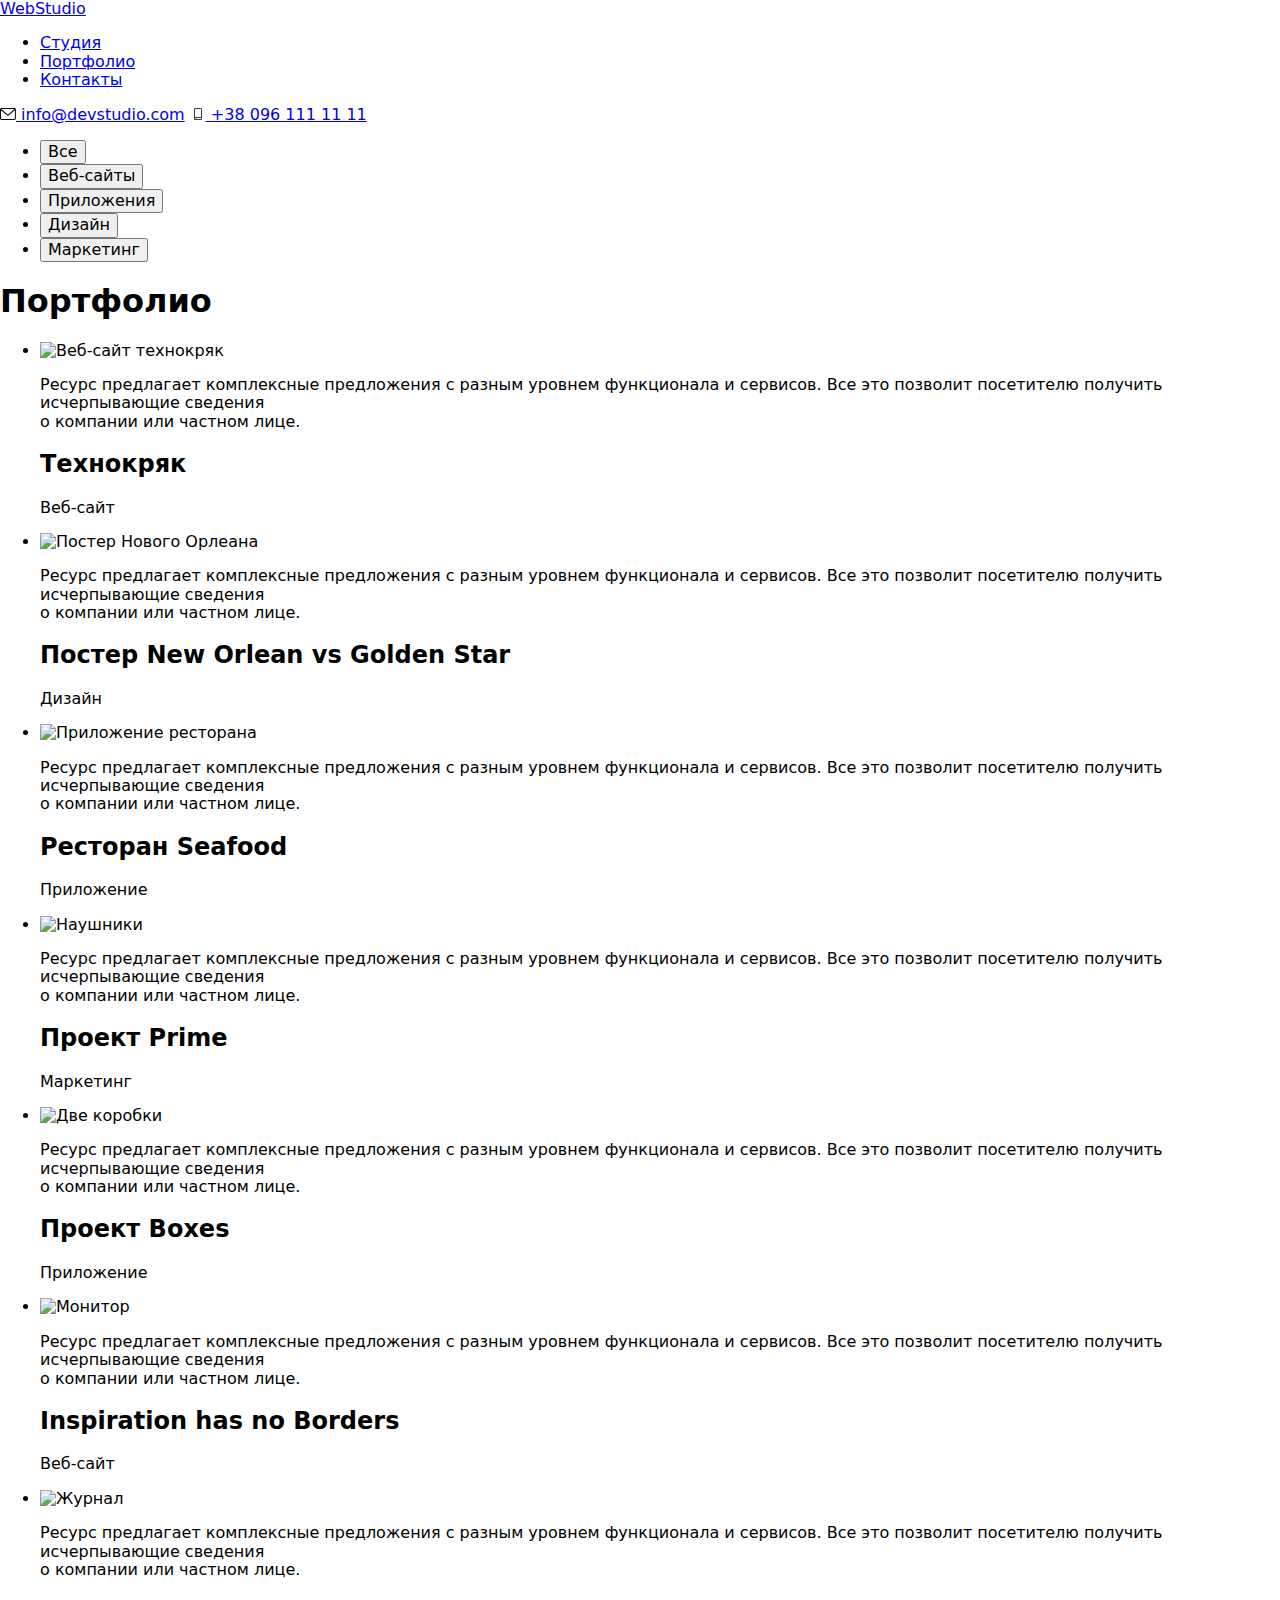
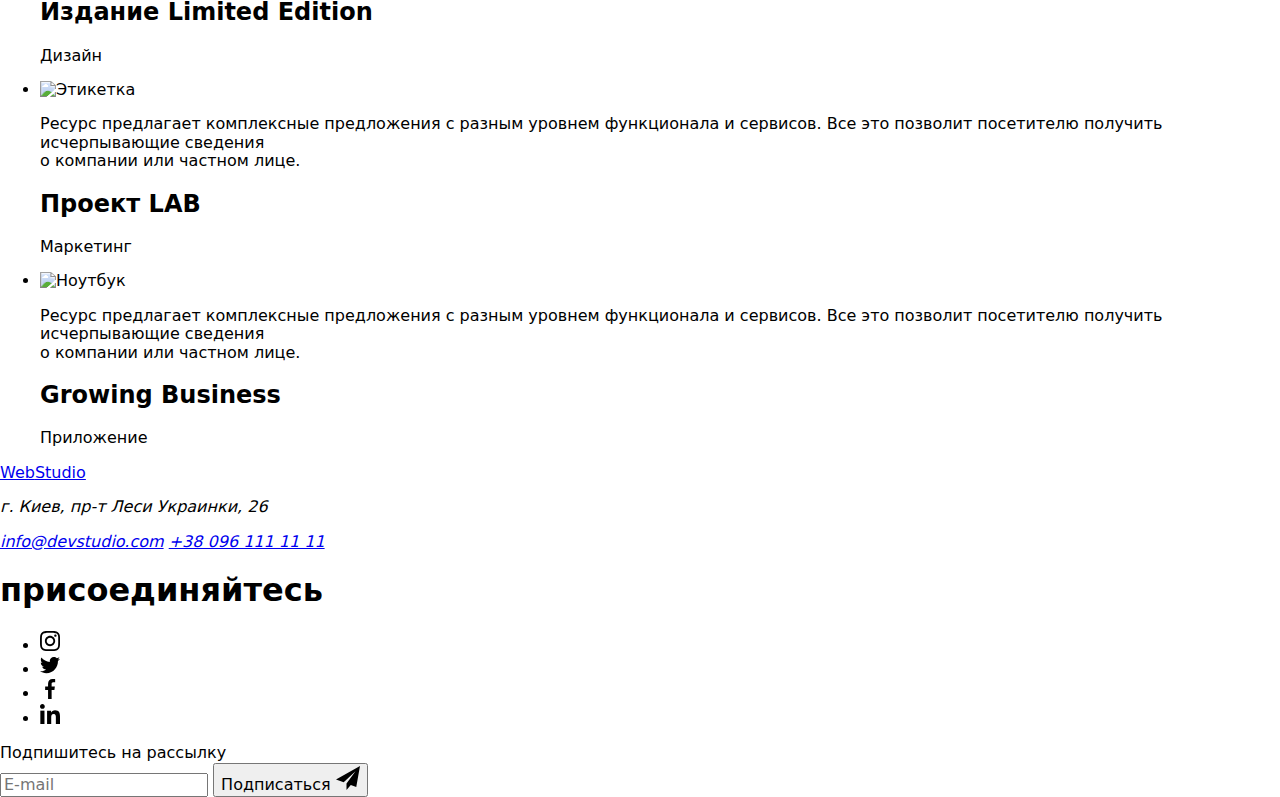
==== portfolio.html @ 90f80a81 "lp7" ====
<!DOCTYPE html>
<html lang="ru">
  <head>
    <meta charset="UTF-8" />
    <meta http-equiv="X-UA-Compatible" content="IE=edge" />
    <meta name="viewport" content="width=device-width, initial-scale=1.0" />
    <title>Portfolio</title>
    <link
      href="https://fonts.googleapis.com/css2?family=Raleway:wght@600&family=Roboto:wght@400;500;700;900&display=swap"
      rel="stylesheet"
    />
    <link
      rel="stylesheet"
      href="https://cdnjs.cloudflare.com/ajax/libs/modern-normalize/1.1.0/modern-normalize.min.css"
    />
    <!-- <link rel="stylesheet" href="./css/styles.css" /> -->
    <link rel="stylesheet" href="./sass/main.css.map" />
  </head>

  <body class="page">
    <header class="page-heder">
      <!-- Шапка сайта -->
      <div class="bord-btn">
        <div class="container">
          <nav class="formalization header-nav">
            <a href="/" class="logo link">
              <span class="logo-part">Web</span>Studio</a
            >
            <ul class="formalization list site-nav">
              <li class="item">
                <a
                  href="./index.html"
                  class="header-link header-hover link top-text"
                >
                  Студия
                </a>
              </li>
              <li class="item line-container">
                <div class="line-bl"></div>
                <a
                  href="./portfolio.html"
                  class="header-link header-hover current link top-text"
                >
                  Портфолио</a
                >
              </li>
              <li class="item">
                <a href="/" class="header-link header-hover link top-text">
                  Контакты
                </a>
              </li>
            </ul>
          </nav>
          <div class="contact">
            <a
              class="contact-link link header-hover"
              href="maito:info@devstudio.com"
            >
              <svg class="icon" width="16" height="12">
                <use href="./images/symbol-defs.svg#icon-envelope-hover"></use>
              </svg>

              info@devstudio.com</a
            >

            <a class="contact-link link header-hover" href="tel+380961111111">
              <svg class="icon" width="16" height="12">
                <use href="./images/symbol-defs.svg#icon-smartphone"></use>
              </svg>

              +38 096 111 11 11</a
            >
          </div>
        </div>
      </div>
    </header>
    <!-- Фильтр из кнопок -->
    <main>
      <section class="portfolio">
        <div class="container">
          <ul class="filter list">
            <li class="list-btn">
              <button class="filter-btn" type="button">Все</button>
            </li>
            <li class="list-btn">
              <button class="filter-btn" type="button">Веб-сайты</button>
            </li>
            <li class="list-btn">
              <button class="filter-btn" type="button">Приложения</button>
            </li>
            <li class="list-btn">
              <button class="filter-btn" type="button">Дизайн</button>
            </li>
            <li class="list-btn">
              <button class="filter-btn" type="button">Маркетинг</button>
            </li>
          </ul>
          <!-- Превью работ -->

          <h1 class="visually-hidden">Портфолио</h1>
          <ul class="work list">
            <li class="work-info">
              <div class="work-top-wrap">
                <img
                  class="img-style"
                  src="./images/tehnokrak.jpg"
                  alt="Веб-сайт технокряк"
                  width="370"
                />

                <p class="work-text">
                  Ресурс предлагает комплексные предложения с разным уровнем
                  функционала и сервисов. Все это позволит посетителю получить
                  исчерпывающие сведения <br />о компании или частном лице.
                </p>
              </div>

              <div class="work-info-text">
                <h2 class="table-contents">Технокряк</h2>
                <p class="name-product">Веб-сайт</p>
              </div>
            </li>

            <li class="work-info">
              <div class="work-top-wrap">
                <img
                  class="img-style"
                  src="./images/pocter-new-orl.jpg"
                  alt="Постер Нового Орлеана"
                  width="370"
                />
                <p class="work-text">
                  Ресурс предлагает комплексные предложения с разным уровнем
                  функционала и сервисов. Все это позволит посетителю получить
                  исчерпывающие сведения <br />о компании или частном лице.
                </p>
              </div>
              <div class="work-info-text">
                <h2 class="table-contents">
                  Постер<span lang="en"> New Orlean vs Golden Star</span>
                </h2>
                <p class="name-product">Дизайн</p>
              </div>
            </li>

            <li class="work-info">
              <div class="work-top-wrap">
                <img
                  class="img-style"
                  src="./images/seabood.jpg"
                  alt="Приложение ресторана"
                  width="370"
                />
                <p class="work-text">
                  Ресурс предлагает комплексные предложения с разным уровнем
                  функционала и сервисов. Все это позволит посетителю получить
                  исчерпывающие сведения <br />о компании или частном лице.
                </p>
              </div>
              <div class="work-info-text">
                <h2 class="table-contents">
                  Ресторан<span lang="en"> Seafood</span>
                </h2>
                <p class="name-product">Приложение</p>
              </div>
            </li>

            <li class="work-info">
              <div class="work-top-wrap">
                <img
                  class="img-style"
                  src="./images/nayshniki.jpg"
                  alt="Наушники"
                  width="370"
                />
                <p class="work-text">
                  Ресурс предлагает комплексные предложения с разным уровнем
                  функционала и сервисов. Все это позволит посетителю получить
                  исчерпывающие сведения <br />о компании или частном лице.
                </p>
              </div>
              <div class="work-info-text">
                <h2 class="table-contents">
                  Проект <span lang="en">Prime</span>
                </h2>
                <p class="name-product">Маркетинг</p>
              </div>
            </li>

            <li class="work-info">
              <div class="work-top-wrap">
                <img
                  class="img-style"
                  src="./images/box.jpg"
                  alt="Две коробки"
                  width="370"
                />
                <p class="work-text">
                  Ресурс предлагает комплексные предложения с разным уровнем
                  функционала и сервисов. Все это позволит посетителю получить
                  исчерпывающие сведения <br />о компании или частном лице.
                </p>
              </div>
              <div class="work-info-text">
                <h2 class="table-contents">
                  Проект <span lang="en">Boxes</span>
                </h2>
                <p class="name-product">Приложение</p>
              </div>
            </li>

            <li class="work-info">
              <div class="work-top-wrap">
                <img
                  class="img-style"
                  src="./images/monitor.jpg"
                  alt="Монитор"
                  width="370"
                />
                <p class="work-text">
                  Ресурс предлагает комплексные предложения с разным уровнем
                  функционала и сервисов. Все это позволит посетителю получить
                  исчерпывающие сведения <br />о компании или частном лице.
                </p>
              </div>
              <div class="work-info-text">
                <h2 class="table-contents" lang="en">
                  Inspiration has no Borders
                </h2>
                <p class="name-product">Веб-сайт</p>
              </div>
            </li>

            <li class="work-info">
              <div class="work-top-wrap">
                <img
                  class="img-style"
                  src="./images/magazin.jpg"
                  alt="Журнал"
                  width="370"
                />
                <p class="work-text">
                  Ресурс предлагает комплексные предложения с разным уровнем
                  функционала и сервисов. Все это позволит посетителю получить
                  исчерпывающие сведения <br />о компании или частном лице.
                </p>
              </div>
              <div class="work-info-text">
                <h2 class="table-contents">
                  Издание <span lang="en">Limited Edition</span>
                </h2>
                <p class="name-product">Дизайн</p>
              </div>
            </li>

            <li class="work-info">
              <div class="work-top-wrap">
                <img
                  class="img-style"
                  src="./images/laybal.jpg"
                  alt="Этикетка"
                  width="370"
                />
                <p class="work-text">
                  Ресурс предлагает комплексные предложения с разным уровнем
                  функционала и сервисов. Все это позволит посетителю получить
                  исчерпывающие сведения <br />о компании или частном лице.
                </p>
              </div>
              <div class="work-info-text">
                <h2 class="table-contents">Проект <span>LAB</span></h2>
                <p class="name-product">Маркетинг</p>
              </div>
            </li>

            <li class="work-info">
              <div class="work-top-wrap">
                <img
                  class="img-style"
                  src="./images/notbook.jpg"
                  alt="Ноутбук"
                  width="370"
                />
                <p class="work-text">
                  Ресурс предлагает комплексные предложения с разным уровнем
                  функционала и сервисов. Все это позволит посетителю получить
                  исчерпывающие сведения <br />о компании или частном лице.
                </p>
              </div>
              <div class="work-info-text">
                <h2 class="table-contents" lang="en">Growing Business</h2>
                <p class="name-product">Приложение</p>
              </div>
            </li>
          </ul>
        </div>
      </section>
    </main>

    <footer class="footer">
      <div class="container">
        <div class="wrapper">
          <a href="/" class="footer-logo link">
            <span class="logo-part">Web</span>Studio</a
          >
          <address class="detailed-information">
            <p class="coordinates">г. Киев, пр-т Леси Украинки, 26</p>
            <a class="link header-hover" href="maito:info@devstudio.com"
              >info@devstudio.com</a
            >
            <a class="link header-hover" href="tel+380961111111">
              +38 096 111 11 11</a
            >
          </address>
        </div>

        <div class="call">
          <h1 class="tiatle-call">присоединяйтесь</h1>
          <ul class="links-social list">
            <li class="link-svg">
              <a class="link-svg-stail" href="">
                <div class="links-social-svg">
                  <svg class="" width="20" height="20">
                    <use href="./images/symbol-defs.svg#icon-instagram-2"></use>
                  </svg>
                </div>
              </a>
            </li>

            <li class="link-svg">
              <a class="link-svg-stail" href="">
                <div class="links-social-svg">
                  <svg class="link-svg" width="20" height="20">
                    <use href="./images/symbol-defs.svg#icon-twitter-1"></use>
                  </svg>
                </div>
              </a>
            </li>

            <li class="link-svg">
              <a class="link-svg-stail" href="">
                <div class="links-social-svg">
                  <svg class="" width="20" height="20">
                    <use href="./images/symbol-defs.svg#icon-facebook-1"></use>
                  </svg>
                </div>
              </a>
            </li>

            <li class="link-svg">
              <a class="link-svg-stail" href="">
                <div class="links-social-svg">
                  <svg class="" width="20" height="20">
                    <use href="./images/symbol-defs.svg#icon-linkedin-1"></use>
                  </svg>
                </div>
              </a>
            </li>
          </ul>
        </div>
        <div class="email-container">
          <span class="subscription">Подпишитесь на рассылку</span>
          <form>
            <input
              class="email"
              type="email"
              name="email"
              placeholder="E-mail"
              required
            />
            <button class="subscription-btn" type="submit">
              Подписаться
              <svg class="telegram" width="24" height="24">
                <use href="./images/symbol-defs.svg#icon-icon-send"></use>
              </svg>
            </button>
          </form>
        </div>
      </div>
    </footer>
  </body>
</html>
---- css/styles.css ----
:root{
    --first-section-color: #ffffff;
    --hover-color:#2196F3;
    --text-color:#212121;
    --timing-funсtion:cubic-bezier(0.4, 0, 0.2, 1);
}

h1, h2, h3, h4, h5, ul, li, p {
    margin: 0;
    padding: 0;
  
}

.top-text{
    font-weight: 500;
    font-size: 14px;
    line-height: 1.14;
    letter-spacing: 0.02em;
}

.page{
    font-family: "Roboto", sans-s;
    color: #757575;
}

.link{
    text-decoration: none; 
    padding: 0;
    margin: 0;
}

.list{
    list-style: none;
}

.container{
    margin-left: auto;
    margin-right: auto;
    width: 1200px;
    padding: 0 15px 0 15px;

} 

/* -----------------LOGO---------------- */
.logo{
    font-family: "Raleway";
    color: #000000;
    font-size: 26px;

    margin-right: 93px;
}

.logo-part{
    color:var(--hover-color) ;
}

/* ---------------Header---------------- */

.formalization{
    display: flex;
    align-items: center;
} 


.page-heder .container {
    display: flex;
    align-items: center;
}

.header-link{
    font-family: "Roboto";
    color: var(--text-color);
    padding-top: 32px;
    padding-bottom: 32px;
    display: block;
    position: relative;
    
    transition-duration: 250ms;
    transition-timing-function: var(--timing-funсtion);
    }

    .header-link::after {
        display: block;
        content: " ";
        width: 0%;
        background-color: var(--hover-color);
        height: 4px;
        border-radius: 2px;

        position: absolute;

        right: 0;
        bottom: 0;
        opacity: 0;
        transition-property:opacity,width;
        transition-duration: 250ms;
        transition-timing-function: var(--timing-funсtion);  
    }


    .header-link:hover::after{
        width: 100%;
        opacity: 1;
        left: 0;

        transition-duration: 250ms;
        transition-timing-function: var(--timing-funсtion);
    }


    .line-container {
        position: relative;
    }
    
    .line-bl {
        width: 100%;
        background-color: #2196F3;
        height: 4px;
        position: absolute;
        border-radius: 4px;
    
        bottom: 0;
    }



.site-nav .item:not(:last-child){
    margin-right: 50px;
}


.header-nav .link.current{
    color: var(--hover-color);

} 


.contact-link{
    font-weight: 500;
    font-size: 14px;
    line-height: 1.14;
    letter-spacing: 0.02em;
    color:#757575;


    display: flex;
    align-items: center;

    transition-property: color;
    transition-duration: 250ms;
    transition-timing-function: var(--timing-funсtion);

}

.header-hover:hover,
.header-hover:focus {
    color: var(--hover-color);
    cursor: pointer;

    transition-duration: 250ms;
    transition-timing-function: var(--timing-funсtion);

}


.contact{
    margin-left: auto;
    display: flex;
    
}


.contact .contact-link + .contact-link{
    margin-left: 50px;
}

.icon{
    margin: 10px;
    fill: currentColor;
    
}

/* ---------------Header 2--------------- */

.bord-btn{
    border-bottom: 1px solid #ECECEC ;
}


/* ---------------Блок 1---------------- */
.first-section{
background-color:#C4C4C4 ;
text-align: center;

padding-top: 200px;
padding-bottom: 200px;


background-image: linear-gradient(
    rgba(47, 48, 58, 0.4), 
    rgba(47, 48, 58, 0.4)), 
    url(../images/bghiroblok.jpg);
    background-repeat: no-repeat;
    background-size: cover;
    max-width: 1600px;
    margin: 0 auto;

}


.main-title{
    font-size: 44px;
    line-height: 1.36;
    letter-spacing: 0.06em;
    font-weight: 900;
    text-transform: uppercase;
    color: var(--first-section-color);

    margin-bottom: 30px;
}

.first-section-btn{
    font-family: inherit;
    font-weight: 700;
    font-size: 16px;
    line-height: 1.9;
    letter-spacing: 0.06em;
    color: var(--first-section-color);
    background-color:var(--hover-color);
    
    padding: 10px 32px;
    border-radius: 4px;
    border-color: transparent;
    cursor: pointer;
}
  

/* ---------------Блок 2---------------- */

.quality-li-bg{
    display: flex;
    background-color: #F5F4FA; 
    width: 270px;
    height: 120px;
    align-items: center;
    justify-content: center;
    margin-bottom: 30px;
    border-radius: 4px;
}


.list-hidden{
    padding-top: 94px;
    padding-bottom: 94px;
}

.visually-hidden {
    position: absolute;
    white-space: nowrap;
    width: 1px;
    height: 1px;
    overflow: hidden;
    border: 0;
    padding: 0;
    clip: rect(0 0 0 0);
    clip-path: inset(50%);
    margin: -1px;
}

.formalization .quality-li{
max-width: 270px;
}

.formalization .quality-li + .quality-li{
    margin-left: 30px;
}

.quality{
font-weight: 700;
font-size: 14px;
line-height: 1.14;
letter-spacing: 0.03em;
text-transform: uppercase;
color: var(--text-color);
margin-bottom: 10px;
}
 

.quality-inform{
    font-size: 14px;
    line-height: 1.7;
    letter-spacing: 0.03em;
}

/* ---------------Блок 3---------------- */

.specialization-section{
padding-bottom: 94px;
}

.specialization, .team{
    font-weight: 700;
    font-size: 36px;
    line-height: 1.16;
    text-align: center;
    letter-spacing: 0.03em;
    color: var(--text-color);
}

.specialization{
    margin-bottom: 50px;
}

.specialization-img{
    display: flex;
 
}

.specialization-img > .li-img:not(:last-child){
    margin-right: 30px;
}

li>img{
    display: block;
}
.li-img{
    position: relative;
}

.img-title{
    position: absolute;
    width: 100%;
    bottom: 0;
    background-color:rgba(47, 48, 58, 0.8);
    height: 70px;
    
} 

.img-header{
font-weight: 700;
font-size: 14px;
line-height: 1.14;
letter-spacing: 0.03em;
text-transform: uppercase;
color: #FFFFFF;

position: relative;
top: 50%;
transform: translate(-0%, -50%);
text-align: center;
}
 


/* ---------------Блок 4---------------- */

.team-section{
    padding-top: 94px;
    padding-bottom: 94px;
    background-color: #F5F4FA;
}

.team{
    margin-bottom: 50px;
} 

.team-info{
    text-align: center;
}

.team-list{
    display: flex;
    margin-left: -30px;
}

.info-list{
    width: calc(100% /4 - 30px);
    margin-left: 30px;
    background: #FFFFFF;
    box-shadow: 0px 1px 3px rgba(0, 0, 0, 0.12),
    0px 1px 1px rgba(0, 0, 0, 0.14),
    0px 2px 1px rgba(0, 0, 0, 0.2);
    border-radius: 0px 0px 4px 4px;
}

.info-list-text{
    padding-top: 30px;
    background-color: #ffffff;
    border-bottom: 2px solid #ECECEC;
}

.soc-list{
display: flex;
justify-content: center;
}

.soc-list-link{
    width: 44px;
    height: 44px;
    background-color: #ffffff;
    border-radius: 50%;
    
    margin-bottom: 30px;
    display: flex;
    justify-content: center;
    align-items: center;
    color:#AFB1B8 ;

    transition-property: background-color, color;
    transition-duration: 250ms;
    transition-timing-function: var(--timing-funсtion); 
}

.soc-list-link:hover,
.soc-list-link:focus{
    background-color: var(--hover-color) ;
    color: #ffffff;

    transition-duration: 250ms;
    transition-timing-function: var(--timing-funсtion);
}


.soc-list-icon{
    fill: currentColor;
}

.soc-list-item+.soc-list-item{
    margin-left: 10px;
}

.text-team{
    font-size: 16px;
    line-height: 1.18;
    letter-spacing: 0.03em;
    margin-bottom: 16px;
}

.initials{
    font-weight: 500;
    color: var(--text-color);
}

.position{
    color: #757575;
    margin-top: 10px;
}

/* ---------------Наши клиенты---------------- */

.client-list{
    display: flex;
}

.client-list li:not(:last-child){
    margin-right: 30px;
}

.our-clients{
    padding-top: 94px;
    padding-bottom: 94px;
}

.client-title{
    font-weight: 700;
    font-size: 36px;
    line-height: 1.16;
    text-align: center;
    letter-spacing: 0.03em;
    color: var(--text-color);
    margin-bottom: 50px;
}

.client-list-stil{
    color: #AFB1B8;

    transition-property: color;
    transition-duration: 250ms;
    transition-timing-function: var(--timing-funсtion);
}


.client-list-section{
    width: 170px;
    height: 92px;

    border-radius: 4px;
    border: 1px solid #AFB1B8;
    
    display: flex;
    justify-content: center;
    align-items: center;

    transition-property: border;
    transition-duration: 250ms;
    transition-timing-function: var(--timing-funсtion)
}

.client-list-link{
    fill: currentColor;
}


.client-list-stil:hover,
.client-list-stil:focus{
color: var(--hover-color);

transition-duration: 250ms;
transition-timing-function: var(--timing-funсtion);
}


.client-list-section:hover,
.client-list-section:focus{
border: 1px solid var(--hover-color) ;
fill:var(--hover-color) ;
cursor: pointer;

transition-duration: 250ms;
transition-timing-function: var(--timing-funсtion);
} 



/* ---------------footer---------------- */
.footer{
    background-color:#2F303A;
    padding-top: 60px;
    padding-bottom: 60px;

}

.footer-logo{  
font-family: "Raleway";
 color: #ffffff;
 font-size: 26px;

}

.wrapper{
    display:inline-grid;
}

.coordinates{
    font-family: 'Roboto';
    font-style: normal;
    font-weight: 400;
    font-size: 14px;
    line-height: 1.7;
    letter-spacing: 0.03em;  
    color: #FFFFFF;
}

.detailed-information{
    margin-top: 20px;
}

.detailed-information a{
    display: block;
    padding-top: 9px;
    max-width: 145px;
}

address > a{
font-size: 14px;
font-style: normal;
line-height: 1.7;
letter-spacing: 0.03em;
color: rgba(255, 255, 255, 0.6);
}

.call{
    display:inline-grid;
    margin-left: 70px;
} 


.links-social{
    display:flex;
}

.tiatle-call{
    font-weight: 700;
    font-size: 14px;
    line-height: 1.14;
    letter-spacing: 0.03em;
    text-transform: uppercase;
    color: #FFFFFF;
    margin-bottom: 20px;
}

.link-svg{
fill: #FFFFFF;
}

.link-svg:not(:last-child){
    margin-right: 10px;
}

.link-svg-stail{
    display: flex;
    width: 44px;
    height: 44px;
    background: rgba(255, 255, 255, 0.1);
    border-radius: 50%;
    justify-content: center;
    align-items: center;
    fill:  #FFFFFF;

    transition-property: background-color;
    transition-duration: 250ms;
    transition-timing-function: var(--timing-funсtion)
}

.links-social-svg{
    display: flex;
}

.link-svg-stail:hover,
.link-svg-stail:focus {
background:var(--hover-color); 
cursor: pointer;

transition-duration: 250ms;
transition-timing-function: var(--timing-funсtion)
}

.email-container{
    display:inline-grid;
    margin-left: 115px;
    position: relative;
}

.subscription{
    font-weight: 700;
    font-size: 14px;
    line-height: 1.14;
    letter-spacing: 0.03em;
    text-transform: uppercase;
    color: #FFFFFF;

    margin-bottom: 20px;
}

.email{
    height: 50px;
    width: 358px;
    padding: 16px 15px;

    font-weight: 400;
    font-size: 16px;
    line-height: 1.25;
    letter-spacing: 0.03em;
    color: rgba(255, 255, 255, 0.6);
    outline: none;

    border: 1px solid rgba(255, 255, 255, 0.3);
    filter: drop-shadow(0px 4px 4px rgba(0, 0, 0, 0.15));
    border-radius: 4px;
    background-color:transparent ;
    transition: border-color 250ms;
}

.email:focus,
.email:hover{
    border-color: var(--hover-color);
    transition-duration: 250ms;
    transition-timing-function: var(--timing-funсtion);
}


.subscription-btn{
    display:flex;
    align-items: center;
    justify-content: center;
    width: 200px;
    height: 50px;
    
    font-weight: 700;
    color: #FFFFFF;
    background: #2196F3;
    border-radius: 4px;
    border: none;
    cursor: pointer;
    
    position: absolute;
    bottom: 0;
    left: 100%;
    transform: translateX(12px);
    transition: box-shadow 250ms;
    transition-timing-function: var(--timing-funсtion);
}

.subscription-btn:focus,
.subscription-btn:hover{
box-shadow: 0px 4px 4px rgba(0, 0, 0, 0.15);
transition-duration: 250ms;
transition-timing-function: var(--timing-funсtion);
}

.telegram{
    margin-left: 10px;
    fill: currentColor;
} 


/* -----page two, portfolio------- */

.portfolio{
    padding-top: 94px;
    padding-bottom: 94px;

}

.work{
    display: flex;
    flex-wrap: wrap;
    margin: -15px;
}

.work-info{
    margin: 15px;
    max-width: 370px;

    transition-property:box-shadow;
    transition-duration: 250ms;
    transition-timing-function: var(--timing-funсtion)
}

.work-info:hover,
.work-info:focus{
    cursor: pointer;
box-sizing: border-box;
box-shadow: 0px 1px 1px rgba(0, 0, 0, 0.12),
0px 4px 4px rgba(0, 0, 0, 0.06),
1px 4px 6px rgba(0, 0, 0, 0.16);

transition-duration: 250ms;
transition-timing-function: var(--timing-funсtion)
}

.work-info:hover .work-text{
    transform: translateY(0%);

    transition-duration: 250ms;
    transition-timing-function: var(--timing-funсtion)
}

.work-top-wrap{
    position: relative;
    overflow: hidden;

}

.work-text{
    font-weight: 400;
    font-size: 18px;
    line-height: 1.55;
    letter-spacing: 0.03em;
    color: #FFFFFF; 
    background-color: rgba(33, 150, 243, 0.9);

    position: absolute;
    top: 0;
    padding: 63px 24px;
    height: 101%;
    transform: translateY(100%);

    transition-duration: 250ms;
    transition-timing-function: var(--timing-funсtion)
}


.work-info-text{
  background-color: #ffffff;
    padding-left: 24px;
    padding-top: 20px;
    padding-bottom: 20px;

    border-right: 1px solid #EEEEEE;
    border-left: 1px solid #EEEEEE ;
    border-bottom:1px solid #EEEEEE;
}

/* ----page two--btn----- */

.img-style{
    display: block;
}

.filter{
    display: flex;
    justify-content: center;
    margin-bottom: 50px;
}

.filter-btn {
    font-weight: 500;
    font-family: inherit;
    font-size: 16px;
    line-height: 1.6;
    color: var(--text-color);
    background-color: #F5F4FA;

    padding: 6px 22px;
    border-radius: 4px;
    border: solid transparent;

    transition-property: background-color, color, box-shadow;
    transition-duration: 250ms;
    transition-timing-function: var(--timing-funсtion)
    
}

.filter-btn:hover,
.filter-btn:focus {
    background-color: var(--hover-color);
    cursor: pointer;
    color: #ffffff;
    box-shadow: 0px 3px 1px rgba(0, 0, 0, 0.1),
    0px 1px 2px rgba(0, 0, 0, 0.08),
    0px 2px 2px rgba(0, 0, 0, 0.12);

    transition-duration: 250ms;
    transition-timing-function: var(--timing-funсtion)

}

 .filter .list-btn:not(:last-child){
    margin-right: 8px;
} 


.table-contents{
    font-weight: 700;
    font-size: 18px;
    line-height: 2;
    letter-spacing: 0.06em;
    color: var(--text-color);

}

.name-product{
    font-weight: 400;
    font-size: 16px;
    line-height: 1.9;
    letter-spacing: 0.03em;
}

/* ----pop-up----- */

.backdrop{
    position: fixed;
    top: 0;
    width: 100%;
    height: 100%;
    background: rgba(0, 0, 0, 0.2);
    display: flex;
    justify-content: center;
    align-items: center;
    transition: opacity 250ms,visibility 250ms;
}

.modal{
    position: relative;
    min-height: 581px;
    width: 528px;
    background-color: #ffffff;
    border-radius: 4px;
    padding: 40px;
}

.modal-close{
    position: absolute;
    top: 10px;
    right: 10px;
    width: 30px;
    height: 30px;
    border-radius: 50%;
    border: 1px solid rgba(0, 0, 0, 0.1);
    background-color: transparent;
    cursor: pointer;

    display: flex;
    justify-content: center;
    align-items: center;
}

.modal-close:hover> .modal-svg,
.modal-close:focus> .modal-svg{
    fill: var(--hover-color);
    transition-duration: 250ms;
    transition-timing-function: var(--timing-funсtion);
}

.is-hidden{
    opacity: 0;
    pointer-events: none;
    visibility: hidden;
}

.modal-title{
    font-weight: 700;
    font-size: 20px;
    line-height: 1.5;
    letter-spacing: 0.03em;
    color: var(--text-color);
    margin-bottom: 12px;
}

.modal-label{
    font-size: 12px;
    line-height: 1.16;
    letter-spacing: 0.01em;
    color: #757575;
    cursor: pointer;
}

.input-container{
    position: relative;
    margin-bottom: 10px;
}

.input-svg{
    position: absolute;
    left: 12px;
    top: 50%;
    transform: translateY(-50%);
    transition: fill 250ms ;
}

.modal-input{
    width: 100%;
    height: 40px;
    border: 1px solid rgba(33, 33, 33, 0.2);
    border-radius: 4px;
    padding-left: 40px;
    cursor: pointer;
    outline: none;
    transition: border-color 250ms;
}

.modal-input:focus{
    border-color: var(--hover-color);
    transition-duration: 250ms;
    transition-timing-function: var(--timing-funсtion);
}

.modal-input:focus + .input-svg{
    fill: var(--hover-color);
    transition-duration: 250ms;
    transition-timing-function: var(--timing-funсtion);
}

.user-texts{
    width: 100%;
    height: 120px;
    border: 1px solid rgba(33, 33, 33, 0.2);
    border-radius: 4px;
    margin-bottom: 10px;
    padding: 16px 12px;

    font-size: 14px;
    letter-spacing: 0.01em;
    transition: border-color 250ms;
    resize: none;
    outline: none;
}

.user-texts:focus{
    border-color: var(--hover-color);
    transition-duration: 250ms;
    transition-timing-function: var(--timing-funсtion);
}

.terms-use{
    font-size: 14px;
    line-height: 1.71;
    letter-spacing: 0.03em;
    color: #757575;
    margin-left: 7px;

    border: transparent;
    display: flex;
    align-items: center;
    margin-bottom: 30px;
}

.terms-use::before{
    content: "";
    width: 16px;
    height: 15px;
    border: 2px solid var(--text-color);
    border-radius: 3px;
    margin-right: 7px;
}

.terms-link{
    font-size: 14px;
    line-height: 1.71;
    letter-spacing: 0.03em;
    text-decoration-line: underline;
    color: #2196F3;
    cursor: pointer;
}

.input-check:checked + .terms-use::before{
    border: none;
    background-color: var(--hover-color);
    background-image: url(../images/heck\ \(1\).svg);
    background-repeat: no-repeat;
    background-position: center;
    transition-duration: 250ms;
    transition-timing-function: var(--timing-funсtion);
}

.form-btn{
    text-align: center;
}

.modal-input-btn {
    font-weight: 700;
    font-size: 16px;
    line-height: 1.87;
    letter-spacing: 0.06em;
    color: #FFFFFF;
    cursor: pointer;

    width: 200px;
    height: 50px;
    background: #2196F3;
    border-radius: 4px;
    border: transparent;
    transition: box-shadow 250ms;
}

.modal-input-btn:hover,
.modal-input-btn:focus{
box-shadow: 0px 4px 4px rgba(0, 0, 0, 0.15);
transition-duration: 250ms;
transition-timing-function: var(--timing-funсtion);

}
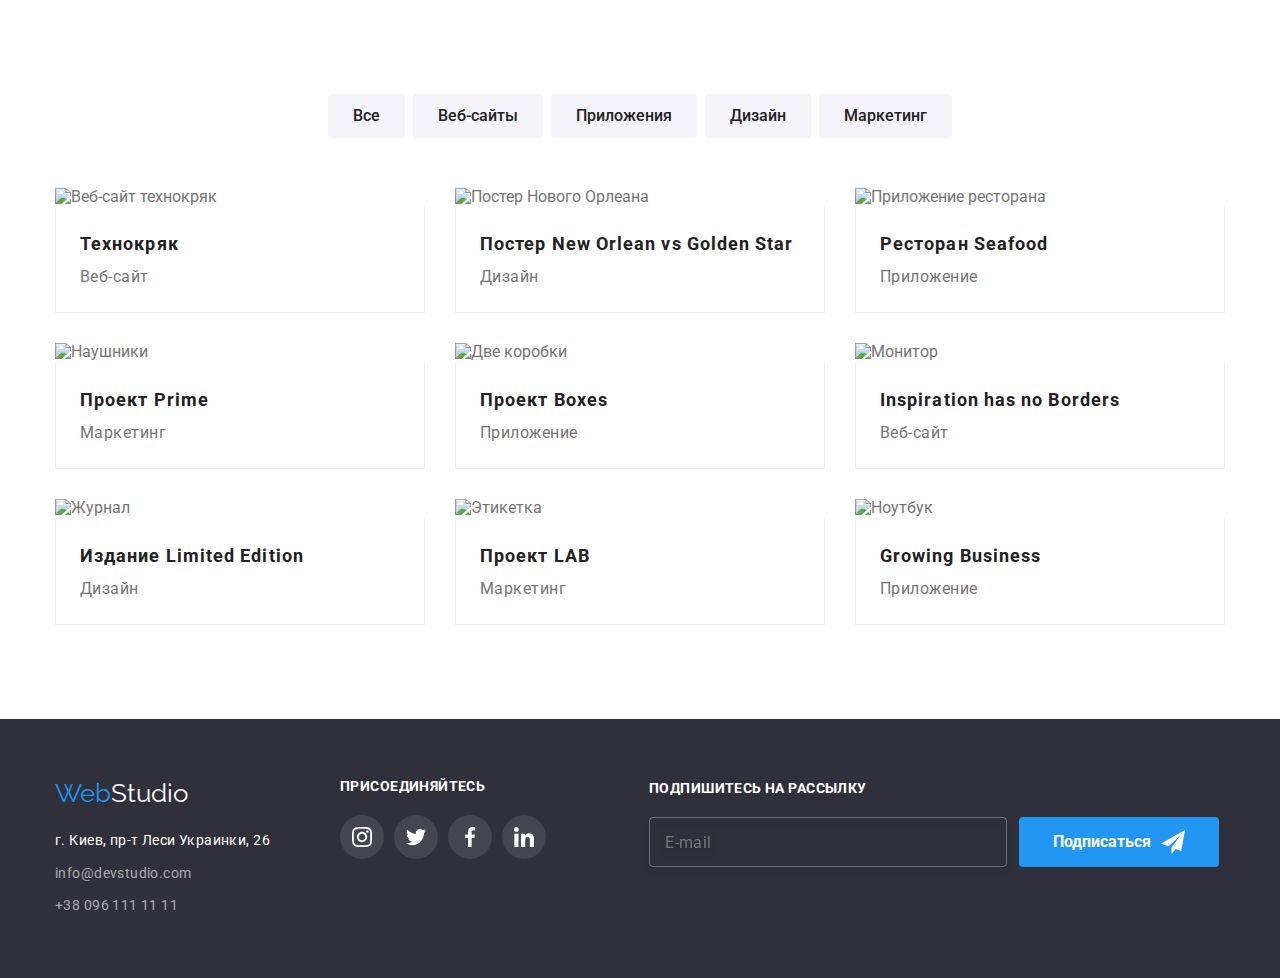
==== commit 89a03e80: "портфолио" ====
--- a/portfolio.html
+++ b/portfolio.html
@@ -14,19 +14,19 @@
       href="https://cdnjs.cloudflare.com/ajax/libs/modern-normalize/1.1.0/modern-normalize.min.css"
     />
     <!-- <link rel="stylesheet" href="./css/styles.css" /> -->
-    <link rel="stylesheet" href="./sass/main.css.map" />
+    <link rel="stylesheet" href="./css/main.css" />
   </head>
 
   <body class="page">
     <header class="page-heder">
       <!-- Шапка сайта -->
-      <div class="bord-btn">
+      <!-- <div class="bord-btn">
         <div class="container">
-          <nav class="formalization header-nav">
+          <nav class="header-nav">
             <a href="/" class="logo link">
               <span class="logo-part">Web</span>Studio</a
             >
-            <ul class="formalization list site-nav">
+            <ul class="header-nav list site-nav">
               <li class="item">
                 <a
                   href="./index.html"
@@ -71,225 +71,225 @@
               +38 096 111 11 11</a
             >
           </div>
-        </div>
-      </div>
+        </div> 
+       </div> -->
     </header>
     <!-- Фильтр из кнопок -->
     <main>
       <section class="portfolio">
         <div class="container">
-          <ul class="filter list">
-            <li class="list-btn">
-              <button class="filter-btn" type="button">Все</button>
-            </li>
-            <li class="list-btn">
-              <button class="filter-btn" type="button">Веб-сайты</button>
-            </li>
-            <li class="list-btn">
-              <button class="filter-btn" type="button">Приложения</button>
-            </li>
-            <li class="list-btn">
-              <button class="filter-btn" type="button">Дизайн</button>
-            </li>
-            <li class="list-btn">
-              <button class="filter-btn" type="button">Маркетинг</button>
+          <ul class="portfolio-list list">
+            <li class="portfolio-list_link">
+              <button class="portfolio-list_btn" type="button">Все</button>
+            </li>
+            <li class="portfolio-list_link">
+              <button class="portfolio-list_btn" type="button">
+                Веб-сайты
+              </button>
+            </li>
+            <li class="portfolio-list_link">
+              <button class="portfolio-list_btn" type="button">
+                Приложения
+              </button>
+            </li>
+            <li class="portfolio-list_link">
+              <button class="portfolio-list_btn" type="button">Дизайн</button>
+            </li>
+            <li class="portfolio-list_link">
+              <button class="portfolio-list_btn" type="button">
+                Маркетинг
+              </button>
             </li>
           </ul>
           <!-- Превью работ -->
 
           <h1 class="visually-hidden">Портфолио</h1>
           <ul class="work list">
-            <li class="work-info">
-              <div class="work-top-wrap">
-                <img
-                  class="img-style"
+            <li class="work-position">
+              <div class="work-position_content">
+                <img
+                  class="work-position_img"
                   src="./images/tehnokrak.jpg"
                   alt="Веб-сайт технокряк"
-                  width="370"
-                />
-
-                <p class="work-text">
-                  Ресурс предлагает комплексные предложения с разным уровнем
-                  функционала и сервисов. Все это позволит посетителю получить
-                  исчерпывающие сведения <br />о компании или частном лице.
-                </p>
-              </div>
-
-              <div class="work-info-text">
-                <h2 class="table-contents">Технокряк</h2>
-                <p class="name-product">Веб-сайт</p>
-              </div>
-            </li>
-
-            <li class="work-info">
-              <div class="work-top-wrap">
-                <img
-                  class="img-style"
+                  width="100%"
+                />
+
+                <p class="work-position_text">
+                  Ресурс предлагает комплексные предложения с разным уровнем
+                  функционала и сервисов. Все это позволит посетителю получить
+                  исчерпывающие сведения <br />о компании или частном лице.
+                </p>
+              </div>
+
+              <div class="work_info">
+                <h2 class="work_name">Технокряк</h2>
+                <p class="work_task">Веб-сайт</p>
+              </div>
+            </li>
+
+            <li class="work-position">
+              <div class="work-position_content">
+                <img
+                  class="work-position_img"
                   src="./images/pocter-new-orl.jpg"
                   alt="Постер Нового Орлеана"
-                  width="370"
-                />
-                <p class="work-text">
-                  Ресурс предлагает комплексные предложения с разным уровнем
-                  функционала и сервисов. Все это позволит посетителю получить
-                  исчерпывающие сведения <br />о компании или частном лице.
-                </p>
-              </div>
-              <div class="work-info-text">
-                <h2 class="table-contents">
+                  width="100%"
+                />
+                <p class="work-position_text">
+                  Ресурс предлагает комплексные предложения с разным уровнем
+                  функционала и сервисов. Все это позволит посетителю получить
+                  исчерпывающие сведения <br />о компании или частном лице.
+                </p>
+              </div>
+              <div class="work_info">
+                <h2 class="work_name">
                   Постер<span lang="en"> New Orlean vs Golden Star</span>
                 </h2>
-                <p class="name-product">Дизайн</p>
-              </div>
-            </li>
-
-            <li class="work-info">
-              <div class="work-top-wrap">
-                <img
-                  class="img-style"
+                <p class="work_task">Дизайн</p>
+              </div>
+            </li>
+
+            <li class="work-position">
+              <div class="work-position_content">
+                <img
+                  class="work-position_img"
                   src="./images/seabood.jpg"
                   alt="Приложение ресторана"
-                  width="370"
-                />
-                <p class="work-text">
-                  Ресурс предлагает комплексные предложения с разным уровнем
-                  функционала и сервисов. Все это позволит посетителю получить
-                  исчерпывающие сведения <br />о компании или частном лице.
-                </p>
-              </div>
-              <div class="work-info-text">
-                <h2 class="table-contents">
+                  width="100%"
+                />
+                <p class="work-position_text">
+                  Ресурс предлагает комплексные предложения с разным уровнем
+                  функционала и сервисов. Все это позволит посетителю получить
+                  исчерпывающие сведения <br />о компании или частном лице.
+                </p>
+              </div>
+              <div class="work_info">
+                <h2 class="work_name">
                   Ресторан<span lang="en"> Seafood</span>
                 </h2>
-                <p class="name-product">Приложение</p>
-              </div>
-            </li>
-
-            <li class="work-info">
-              <div class="work-top-wrap">
-                <img
-                  class="img-style"
+                <p class="work_task">Приложение</p>
+              </div>
+            </li>
+
+            <li class="work-position">
+              <div class="work-position_content">
+                <img
+                  class="work-position_img"
                   src="./images/nayshniki.jpg"
                   alt="Наушники"
-                  width="370"
-                />
-                <p class="work-text">
-                  Ресурс предлагает комплексные предложения с разным уровнем
-                  функционала и сервисов. Все это позволит посетителю получить
-                  исчерпывающие сведения <br />о компании или частном лице.
-                </p>
-              </div>
-              <div class="work-info-text">
-                <h2 class="table-contents">
-                  Проект <span lang="en">Prime</span>
-                </h2>
-                <p class="name-product">Маркетинг</p>
-              </div>
-            </li>
-
-            <li class="work-info">
-              <div class="work-top-wrap">
-                <img
-                  class="img-style"
+                  width="100%"
+                />
+                <p class="work-position_text">
+                  Ресурс предлагает комплексные предложения с разным уровнем
+                  функционала и сервисов. Все это позволит посетителю получить
+                  исчерпывающие сведения <br />о компании или частном лице.
+                </p>
+              </div>
+              <div class="work_info">
+                <h2 class="work_name">Проект <span lang="en">Prime</span></h2>
+                <p class="work_task">Маркетинг</p>
+              </div>
+            </li>
+
+            <li class="work-position">
+              <div class="work-position_content">
+                <img
+                  class="work-position_img"
                   src="./images/box.jpg"
                   alt="Две коробки"
-                  width="370"
-                />
-                <p class="work-text">
-                  Ресурс предлагает комплексные предложения с разным уровнем
-                  функционала и сервисов. Все это позволит посетителю получить
-                  исчерпывающие сведения <br />о компании или частном лице.
-                </p>
-              </div>
-              <div class="work-info-text">
-                <h2 class="table-contents">
-                  Проект <span lang="en">Boxes</span>
-                </h2>
-                <p class="name-product">Приложение</p>
-              </div>
-            </li>
-
-            <li class="work-info">
-              <div class="work-top-wrap">
-                <img
-                  class="img-style"
+                  width="100%"
+                />
+                <p class="work-position_text">
+                  Ресурс предлагает комплексные предложения с разным уровнем
+                  функционала и сервисов. Все это позволит посетителю получить
+                  исчерпывающие сведения <br />о компании или частном лице.
+                </p>
+              </div>
+              <div class="work_info">
+                <h2 class="work_name">Проект <span lang="en">Boxes</span></h2>
+                <p class="work_task">Приложение</p>
+              </div>
+            </li>
+
+            <li class="work-position">
+              <div class="work-position_content">
+                <img
+                  class="work-position_img"
                   src="./images/monitor.jpg"
                   alt="Монитор"
-                  width="370"
-                />
-                <p class="work-text">
-                  Ресурс предлагает комплексные предложения с разным уровнем
-                  функционала и сервисов. Все это позволит посетителю получить
-                  исчерпывающие сведения <br />о компании или частном лице.
-                </p>
-              </div>
-              <div class="work-info-text">
-                <h2 class="table-contents" lang="en">
-                  Inspiration has no Borders
-                </h2>
-                <p class="name-product">Веб-сайт</p>
-              </div>
-            </li>
-
-            <li class="work-info">
-              <div class="work-top-wrap">
-                <img
-                  class="img-style"
+                  width="100%"
+                />
+                <p class="work-position_text">
+                  Ресурс предлагает комплексные предложения с разным уровнем
+                  функционала и сервисов. Все это позволит посетителю получить
+                  исчерпывающие сведения <br />о компании или частном лице.
+                </p>
+              </div>
+              <div class="work_info">
+                <h2 class="work_name" lang="en">Inspiration has no Borders</h2>
+                <p class="work_task">Веб-сайт</p>
+              </div>
+            </li>
+
+            <li class="work-position">
+              <div class="work-position_content">
+                <img
+                  class="work-position_img"
                   src="./images/magazin.jpg"
                   alt="Журнал"
-                  width="370"
-                />
-                <p class="work-text">
-                  Ресурс предлагает комплексные предложения с разным уровнем
-                  функционала и сервисов. Все это позволит посетителю получить
-                  исчерпывающие сведения <br />о компании или частном лице.
-                </p>
-              </div>
-              <div class="work-info-text">
-                <h2 class="table-contents">
+                  width="100%"
+                />
+                <p class="work-position_text">
+                  Ресурс предлагает комплексные предложения с разным уровнем
+                  функционала и сервисов. Все это позволит посетителю получить
+                  исчерпывающие сведения <br />о компании или частном лице.
+                </p>
+              </div>
+              <div class="work_info">
+                <h2 class="work_name">
                   Издание <span lang="en">Limited Edition</span>
                 </h2>
-                <p class="name-product">Дизайн</p>
-              </div>
-            </li>
-
-            <li class="work-info">
-              <div class="work-top-wrap">
-                <img
-                  class="img-style"
+                <p class="work_task">Дизайн</p>
+              </div>
+            </li>
+
+            <li class="work-position">
+              <div class="work-position_content">
+                <img
+                  class="work-position_img"
                   src="./images/laybal.jpg"
                   alt="Этикетка"
-                  width="370"
-                />
-                <p class="work-text">
-                  Ресурс предлагает комплексные предложения с разным уровнем
-                  функционала и сервисов. Все это позволит посетителю получить
-                  исчерпывающие сведения <br />о компании или частном лице.
-                </p>
-              </div>
-              <div class="work-info-text">
-                <h2 class="table-contents">Проект <span>LAB</span></h2>
-                <p class="name-product">Маркетинг</p>
-              </div>
-            </li>
-
-            <li class="work-info">
-              <div class="work-top-wrap">
-                <img
-                  class="img-style"
+                  width="100%"
+                />
+                <p class="work-position_text">
+                  Ресурс предлагает комплексные предложения с разным уровнем
+                  функционала и сервисов. Все это позволит посетителю получить
+                  исчерпывающие сведения <br />о компании или частном лице.
+                </p>
+              </div>
+              <div class="work_info">
+                <h2 class="work_name">Проект <span>LAB</span></h2>
+                <p class="work_task">Маркетинг</p>
+              </div>
+            </li>
+
+            <li class="work-position">
+              <div class="work-position_content">
+                <img
+                  class="work-position_img"
                   src="./images/notbook.jpg"
                   alt="Ноутбук"
-                  width="370"
-                />
-                <p class="work-text">
-                  Ресурс предлагает комплексные предложения с разным уровнем
-                  функционала и сервисов. Все это позволит посетителю получить
-                  исчерпывающие сведения <br />о компании или частном лице.
-                </p>
-              </div>
-              <div class="work-info-text">
-                <h2 class="table-contents" lang="en">Growing Business</h2>
-                <p class="name-product">Приложение</p>
+                  width="100%"
+                />
+                <p class="work-position_text">
+                  Ресурс предлагает комплексные предложения с разным уровнем
+                  функционала и сервисов. Все это позволит посетителю получить
+                  исчерпывающие сведения <br />о компании или частном лице.
+                </p>
+              </div>
+              <div class="work_info">
+                <h2 class="work_name" lang="en">Growing Business</h2>
+                <p class="work_task">Приложение</p>
               </div>
             </li>
           </ul>
@@ -299,82 +299,98 @@
 
     <footer class="footer">
       <div class="container">
-        <div class="wrapper">
-          <a href="/" class="footer-logo link">
-            <span class="logo-part">Web</span>Studio</a
-          >
-          <address class="detailed-information">
-            <p class="coordinates">г. Киев, пр-т Леси Украинки, 26</p>
-            <a class="link header-hover" href="maito:info@devstudio.com"
-              >info@devstudio.com</a
-            >
-            <a class="link header-hover" href="tel+380961111111">
-              +38 096 111 11 11</a
-            >
-          </address>
-        </div>
-
-        <div class="call">
-          <h1 class="tiatle-call">присоединяйтесь</h1>
-          <ul class="links-social list">
-            <li class="link-svg">
-              <a class="link-svg-stail" href="">
-                <div class="links-social-svg">
-                  <svg class="" width="20" height="20">
-                    <use href="./images/symbol-defs.svg#icon-instagram-2"></use>
-                  </svg>
-                </div>
-              </a>
-            </li>
-
-            <li class="link-svg">
-              <a class="link-svg-stail" href="">
-                <div class="links-social-svg">
-                  <svg class="link-svg" width="20" height="20">
-                    <use href="./images/symbol-defs.svg#icon-twitter-1"></use>
-                  </svg>
-                </div>
-              </a>
-            </li>
-
-            <li class="link-svg">
-              <a class="link-svg-stail" href="">
-                <div class="links-social-svg">
-                  <svg class="" width="20" height="20">
-                    <use href="./images/symbol-defs.svg#icon-facebook-1"></use>
-                  </svg>
-                </div>
-              </a>
-            </li>
-
-            <li class="link-svg">
-              <a class="link-svg-stail" href="">
-                <div class="links-social-svg">
-                  <svg class="" width="20" height="20">
-                    <use href="./images/symbol-defs.svg#icon-linkedin-1"></use>
-                  </svg>
-                </div>
-              </a>
-            </li>
-          </ul>
-        </div>
-        <div class="email-container">
-          <span class="subscription">Подпишитесь на рассылку</span>
-          <form>
-            <input
-              class="email"
-              type="email"
-              name="email"
-              placeholder="E-mail"
-              required
-            />
-            <button class="subscription-btn" type="submit">
-              Подписаться
-              <svg class="telegram" width="24" height="24">
-                <use href="./images/symbol-defs.svg#icon-icon-send"></use>
-              </svg>
-            </button>
-          </form>
+        <div class="footer-pc_style">
+          <div class="footer-tablet_style">
+            <div class="address">
+              <a href="/" class="footer-logo link">
+                <span class="logo-part">Web</span>Studio</a
+              >
+              <address class="address-detailed">
+                <p class="address-detailed_coordinates">
+                  г. Киев, пр-т Леси Украинки, 26
+                </p>
+
+                <a class="link header-hover" href="maito:info@devstudio.com"
+                  >info@devstudio.com</a
+                >
+                <a class="link header-hover" href="tel+380961111111">
+                  +38 096 111 11 11</a
+                >
+              </address>
+            </div>
+
+            <div class="social-network">
+              <h1 class="footer_tiatle">присоединяйтесь</h1>
+              <ul class="social-network_links list">
+                <li class="social-network-svg">
+                  <a class="social-network-svg_stail" href="">
+                    <div class="social-network-svg_container">
+                      <svg class="" width="20" height="20">
+                        <use
+                          href="./images/symbol-defs.svg#icon-instagram-2"
+                        ></use>
+                      </svg>
+                    </div>
+                  </a>
+                </li>
+
+                <li class="social-network-svg">
+                  <a class="social-network-svg_stail" href="">
+                    <div class="social-network-svg_container">
+                      <svg class="link-svg" width="20" height="20">
+                        <use
+                          href="./images/symbol-defs.svg#icon-twitter-1"
+                        ></use>
+                      </svg>
+                    </div>
+                  </a>
+                </li>
+
+                <li class="social-network-svg">
+                  <a class="social-network-svg_stail" href="">
+                    <div class="social-network-svg_container">
+                      <svg class="" width="20" height="20">
+                        <use
+                          href="./images/symbol-defs.svg#icon-facebook-1"
+                        ></use>
+                      </svg>
+                    </div>
+                  </a>
+                </li>
+
+                <li class="social-network-svg">
+                  <a class="social-network-svg_stail" href="">
+                    <div class="social-network-svg_container">
+                      <svg class="" width="20" height="20">
+                        <use
+                          href="./images/symbol-defs.svg#icon-linkedin-1"
+                        ></use>
+                      </svg>
+                    </div>
+                  </a>
+                </li>
+              </ul>
+            </div>
+          </div>
+
+          <div class="email">
+            <span class="footer_tiatle">Подпишитесь на рассылку</span>
+            <form class="email-form">
+              <input
+                class="email-form_field"
+                type="email"
+                name="email"
+                placeholder="E-mail"
+                required
+              />
+              <button class="email-form_btn" type="submit">
+                Подписаться
+                <svg class="telegram" width="24" height="24">
+                  <use href="./images/symbol-defs.svg#icon-icon-send"></use>
+                </svg>
+              </button>
+            </form>
+          </div>
         </div>
       </div>
     </footer>
--- a/css/main.css
+++ b/css/main.css
@@ -0,0 +1,1131 @@
+@charset "UTF-8";
+h1,
+h2,
+h3,
+h4,
+h5,
+ul,
+li,
+p {
+  margin: 0;
+  padding: 0;
+}
+
+.top-text {
+  font-weight: 500;
+  font-size: 14px;
+  line-height: 1.14;
+  letter-spacing: 0.02em;
+}
+
+.link {
+  text-decoration: none;
+  padding: 0;
+  margin: 0;
+}
+
+.list {
+  list-style: none;
+}
+
+.visually-hidden {
+  position: absolute;
+  white-space: nowrap;
+  width: 1px;
+  height: 1px;
+  overflow: hidden;
+  border: 0;
+  padding: 0;
+  clip: rect(0 0 0 0);
+  clip-path: inset(50%);
+  margin: -1px;
+}
+
+.container {
+  margin-left: auto;
+  margin-right: auto;
+  width: 100%;
+  padding: 0 15px 0 15px;
+}
+
+@media screen and (min-width: 480px) {
+  .container {
+    width: 480px;
+  }
+}
+@media screen and (min-width: 768px) {
+  .container {
+    width: 768px;
+  }
+}
+@media screen and (min-width: 1200px) {
+  .container {
+    width: 1200px;
+  }
+}
+.page {
+  font-family: "Roboto", sans-s;
+  color: #757575;
+}
+
+.page-heder .container {
+  display: flex;
+  align-items: center;
+}
+
+.header-link {
+  font-family: "Roboto";
+  color: #212121;
+  padding-top: 32px;
+  padding-bottom: 32px;
+  display: block;
+  position: relative;
+  transition-duration: 250ms;
+  transition-timing-function: cubic-bezier(0.4, 0, 0.2, 1);
+}
+.header-link::after {
+  display: block;
+  content: " ";
+  width: 0%;
+  background-color: #2196f3;
+  height: 4px;
+  border-radius: 2px;
+  position: absolute;
+  right: 0;
+  bottom: 0;
+  opacity: 0;
+  transition-property: opacity, width;
+  transition-duration: 250ms;
+  transition-timing-function: cubic-bezier(0.4, 0, 0.2, 1);
+}
+.header-link:hover::after {
+  width: 100%;
+  opacity: 1;
+  left: 0;
+  transition-duration: 250ms;
+  transition-timing-function: cubic-bezier(0.4, 0, 0.2, 1);
+}
+
+.line-container {
+  position: relative;
+}
+
+.line-bl {
+  width: 100%;
+  background-color: #2196f3;
+  height: 4px;
+  position: absolute;
+  border-radius: 4px;
+  bottom: 0;
+}
+
+.site-nav .item:not(:last-child) {
+  margin-right: 50px;
+}
+
+.header-nav {
+  display: flex;
+  align-items: center;
+}
+.header-nav.link.current {
+  color: #2196f3;
+}
+
+.contact-link {
+  font-weight: 500;
+  font-size: 14px;
+  line-height: 1.14;
+  letter-spacing: 0.02em;
+  color: #757575;
+  display: flex;
+  align-items: center;
+  transition-property: color;
+  transition-duration: 250ms;
+  transition-timing-function: cubic-bezier(0.4, 0, 0.2, 1);
+}
+
+.header-hover:hover,
+.header-hover:focus {
+  color: #2196f3;
+  cursor: pointer;
+  transition-duration: 250ms;
+  transition-timing-function: cubic-bezier(0.4, 0, 0.2, 1);
+}
+
+.contact {
+  margin-left: auto;
+  display: flex;
+}
+.contact .contact-link + .contact-link {
+  margin-left: 50px;
+}
+
+.icon {
+  margin: 10px;
+  fill: currentColor;
+}
+
+.logo {
+  font-family: "Raleway";
+  color: #000000;
+  font-size: 26px;
+  margin-right: 93px;
+}
+
+.logo-part {
+  color: #2196f3;
+}
+
+.first-section {
+  background-color: #c4c4c4;
+  text-align: center;
+  padding-top: 200px;
+  padding-bottom: 200px;
+  background-image: linear-gradient(rgba(47, 48, 58, 0.4), rgba(47, 48, 58, 0.4)), url(../images/bghiroblok.jpg);
+  background-repeat: no-repeat;
+  background-size: cover;
+  max-width: 1600px;
+  margin: 0 auto;
+}
+
+.first-section__btn {
+  font-family: inherit;
+  font-weight: 700;
+  font-size: 16px;
+  line-height: 1.9;
+  letter-spacing: 0.06em;
+  color: #ffffff;
+  background-color: #2196f3;
+  padding: 10px 32px;
+  border-radius: 4px;
+  border-color: transparent;
+  cursor: pointer;
+}
+
+.first-section__title {
+  font-size: 26px;
+  line-height: 1.36;
+  letter-spacing: 0.06em;
+  font-weight: 900;
+  text-transform: uppercase;
+  color: #ffffff;
+  margin-bottom: 30px;
+}
+
+@media screen and (min-width: 768px) {
+  .quality-list__element {
+    width: calc(50% - 15px);
+  }
+  .quality-list__element:nth-child(2n) {
+    margin-left: 30px;
+  }
+  .quality-list__element:nth-child(-n+2) {
+    margin-bottom: 30px;
+  }
+}
+@media screen and (min-width: 1200px) {
+  .quality-list__element {
+    width: calc(25% - 30px);
+  }
+  .quality-list__element:nth-child(n+2) {
+    margin-left: 30px;
+    margin-bottom: 0px;
+  }
+}
+
+.quality-list {
+  margin-top: 60px;
+  margin-bottom: 60px;
+}
+@media screen and (min-width: 768px) {
+  .quality-list {
+    display: flex;
+    flex-wrap: wrap;
+    justify-content: space-between;
+  }
+}
+@media screen and (min-width: 1200px) {
+  .quality-list {
+    display: flex;
+  }
+}
+
+@media screen and (min-width: 1200px) {
+  .quality-list {
+    margin-top: 94px;
+    margin-bottom: 94px;
+  }
+}
+.quality-list__bg {
+  display: flex;
+  background-color: #f5f4fa;
+  width: 100%;
+  height: 120px;
+  align-items: center;
+  justify-content: center;
+  margin-bottom: 30px;
+  border-radius: 4px;
+}
+
+.quality-list__header {
+  font-weight: 700;
+  font-size: 14px;
+  line-height: 1.14;
+  letter-spacing: 0.03em;
+  text-transform: uppercase;
+  text-align: center;
+  color: #212121;
+  margin-bottom: 10px;
+}
+@media screen and (min-width: 768px) {
+  .quality-list__header {
+    text-align: start;
+  }
+}
+
+.quality-list__inform {
+  font-weight: 400;
+  font-size: 14px;
+  line-height: 1.7;
+  letter-spacing: 0.02em;
+}
+
+.specialization {
+  display: none;
+}
+@media screen and (min-width: 1200px) {
+  .specialization {
+    display: initial;
+  }
+}
+
+.specialization__header {
+  font-weight: 700;
+  font-size: 36px;
+  line-height: 1.16;
+  text-align: center;
+  letter-spacing: 0.03em;
+  color: #212121;
+}
+
+.specialization__header {
+  margin-bottom: 50px;
+}
+
+.specialization-list {
+  display: flex;
+  justify-content: space-between;
+  padding-bottom: 94px;
+  width: 1170px;
+}
+
+li > img {
+  display: block;
+}
+
+.specialization-list__img {
+  position: relative;
+  width: calc(33.3333333333% - 15px);
+}
+
+.specialization-list__container {
+  position: absolute;
+  width: 100%;
+  bottom: 0;
+  background-color: rgba(47, 48, 58, 0.8);
+  height: 70px;
+}
+
+.specialization-list__header {
+  font-weight: 700;
+  font-size: 14px;
+  line-height: 1.14;
+  letter-spacing: 0.03em;
+  text-transform: uppercase;
+  color: #ffffff;
+  position: relative;
+  top: 50%;
+  transform: translate(0%, -50%);
+  text-align: center;
+}
+
+.team {
+  background-color: #f5f4fa;
+  padding-top: 60px;
+  padding-bottom: 60px;
+}
+@media screen and (min-width: 1200px) {
+  .team {
+    padding-top: 94px;
+    padding-bottom: 94px;
+  }
+}
+
+.team_header {
+  font-weight: 700;
+  font-size: 36px;
+  line-height: 1.16;
+  text-align: center;
+  letter-spacing: 0.03em;
+  color: #212121;
+  padding-bottom: 30px;
+}
+
+@media screen and (min-width: 768px) {
+  .team-info_group {
+    display: flex;
+    flex-wrap: wrap;
+    justify-content: space-between;
+    width: 738px;
+  }
+}
+@media screen and (min-width: 1200px) {
+  .team-info_group {
+    width: 1170px;
+  }
+}
+
+.text-team {
+  font-size: 16px;
+  line-height: 1.18;
+  letter-spacing: 0.03em;
+}
+
+.team-info_list {
+  background: #ffffff;
+  box-shadow: 0px 1px 3px rgba(0, 0, 0, 0.12), 0px 1px 1px rgba(0, 0, 0, 0.14), 0px 2px 1px rgba(0, 0, 0, 0.2);
+  border-radius: 0px 0px 4px 4px;
+}
+@media screen and (max-width: 767.98px) {
+  .team-info_list:not(:last-child) {
+    margin-bottom: 30px;
+  }
+}
+@media screen and (min-width: 768px) {
+  .team-info_list {
+    width: calc(50% - 15px);
+  }
+  .team-info_list:nth-child(-n+2) {
+    margin-bottom: 30px;
+  }
+}
+@media screen and (min-width: 1200px) {
+  .team-info_list {
+    width: calc(25% - 15px);
+  }
+  .team-info_list:nth-child(-n+2) {
+    margin-bottom: 0px;
+  }
+}
+
+.team-info_text {
+  padding-top: 30px;
+  padding-bottom: 24px;
+  background-color: #ffffff;
+  text-align: center;
+}
+@media screen and (min-width: 768px) {
+  .team-info_text {
+    margin-bottom: 0px;
+  }
+}
+
+.team-soc-list {
+  display: flex;
+  align-items: center;
+  justify-content: center;
+}
+
+.team-soc-list .team-soc-list_item:not(:last-child) {
+  margin-right: 10px;
+}
+
+.team-soc-list_link {
+  width: 44px;
+  height: 44px;
+  background-color: #ffffff;
+  border-radius: 50%;
+  display: flex;
+  justify-content: center;
+  align-items: center;
+  color: #afb1b8;
+  transition-property: background-color, color;
+  transition-duration: 250ms;
+  transition-timing-function: cubic-bezier(0.4, 0, 0.2, 1);
+}
+.team-soc-list_link:hover, .team-soc-list_link:focus {
+  background-color: #2196f3;
+  color: #ffffff;
+  transition-duration: 250ms;
+  transition-timing-function: cubic-bezier(0.4, 0, 0.2, 1);
+}
+
+.team-soc-list_icon {
+  fill: currentColor;
+}
+
+.team_initials {
+  font-weight: 500;
+  color: #212121;
+}
+
+.team_position {
+  color: #757575;
+  margin-top: 10px;
+  margin-bottom: 16px;
+}
+
+.our-clients {
+  padding-bottom: 60px;
+  padding-top: 60px;
+}
+
+@media screen and (min-width: 1200px) {
+  .our-clients {
+    padding-bottom: 94px;
+    padding-top: 94px;
+  }
+}
+.client-title {
+  font-weight: 700;
+  font-size: 28px;
+  line-height: 1.17;
+  text-align: center;
+  letter-spacing: 0.03em;
+  color: #212121;
+  margin-bottom: 30px;
+}
+
+.client-list {
+  display: flex;
+  flex-direction: column;
+  align-items: center;
+}
+@media screen and (max-width: 479.98px) {
+  .client-list .client-list_content:not(:last-child) {
+    margin-bottom: 30px;
+  }
+}
+
+@media screen and (min-width: 480px) {
+  .client-list {
+    flex-direction: row;
+    flex-wrap: wrap;
+    justify-content: space-between;
+  }
+}
+@media screen and (max-width: 767.98px) {
+  .client-list_content:nth-child(-n+4) {
+    margin-bottom: 30px;
+  }
+}
+@media screen and (max-width: 1199.98px) {
+  .client-list_content:nth-child(-n+3) {
+    margin-bottom: 30px;
+  }
+}
+.client-list_stil {
+  color: #afb1b8;
+  transition-property: color;
+  transition-duration: 250ms;
+  transition-timing-function: cubic-bezier(0.4, 0, 0.2, 1);
+}
+.client-list_stil:hover, .client-list_stil:focus {
+  color: #2196f3;
+  transition-duration: 250ms;
+  transition-timing-function: cubic-bezier(0.4, 0, 0.2, 1);
+}
+
+.client-list_section {
+  width: 210px;
+  height: 92px;
+  border-radius: 4px;
+  border: 1px solid #afb1b8;
+  display: flex;
+  justify-content: center;
+  align-items: center;
+  transition-property: border;
+  transition-duration: 250ms;
+  transition-timing-function: cubic-bezier(0.4, 0, 0.2, 1);
+}
+@media screen and (min-width: 768px) {
+  .client-list_section {
+    width: 226px;
+  }
+}
+@media screen and (min-width: 1200px) {
+  .client-list_section {
+    width: 170px;
+  }
+}
+.client-list_section:hover, .client-list_section:focus {
+  border: 1px solid #2196f3;
+  fill: #2196f3;
+  cursor: pointer;
+  transition-duration: 250ms;
+  transition-timing-function: cubic-bezier(0.4, 0, 0.2, 1);
+}
+
+.client-list-link {
+  fill: currentColor;
+}
+
+.footer {
+  background-color: #2f303a;
+  padding-top: 60px;
+  padding-bottom: 60px;
+}
+
+@media screen and (min-width: 1200px) {
+  .footer-pc_style {
+    display: flex;
+  }
+}
+
+.footer-logo {
+  font-family: "Raleway";
+  color: #ffffff;
+  font-size: 26px;
+}
+
+@media screen and (min-width: 768px) {
+  .footer-tablet_style {
+    display: flex;
+    justify-content: space-around;
+  }
+}
+.address {
+  text-align: center;
+}
+
+@media screen and (min-width: 1200px) {
+  .address {
+    text-align: start;
+  }
+}
+.address-detailed_coordinates {
+  font-family: "Roboto";
+  font-style: normal;
+  font-weight: 400;
+  font-size: 14px;
+  line-height: 1.7;
+  letter-spacing: 0.03em;
+  color: #ffffff;
+}
+
+.address-detailed {
+  margin-top: 20px;
+  margin-bottom: 60px;
+}
+.address-detailed a {
+  display: block;
+  padding-top: 9px;
+  max-width: 145px;
+}
+@media screen and (min-width: 1200px) {
+  .address-detailed {
+    margin-right: 70px;
+    margin-bottom: 0px;
+  }
+}
+
+.address-detailed > a {
+  margin-left: auto;
+  margin-right: auto;
+  font-size: 14px;
+  font-style: normal;
+  line-height: 1.7;
+  letter-spacing: 0.03em;
+  color: rgba(255, 255, 255, 0.6);
+}
+@media screen and (min-width: 1200px) {
+  .address-detailed > a {
+    margin-left: 0px;
+    margin-right: 0px;
+  }
+}
+
+.social-network {
+  text-align: center;
+  margin-bottom: 60px;
+}
+@media screen and (min-width: 1200px) {
+  .social-network {
+    text-align: start;
+    margin-bottom: 0px;
+    margin-right: 103px;
+  }
+}
+
+.social-network_links {
+  display: flex;
+  justify-content: center;
+  margin-top: 20px;
+}
+
+.footer_tiatle {
+  font-weight: 700;
+  font-size: 14px;
+  line-height: 1.14;
+  letter-spacing: 0.03em;
+  text-transform: uppercase;
+  color: #ffffff;
+}
+
+.social-network-svg {
+  fill: #ffffff;
+}
+.social-network-svg:not(:last-child) {
+  margin-right: 10px;
+}
+
+.social-network-svg_stail {
+  display: flex;
+  width: 44px;
+  height: 44px;
+  background: rgba(255, 255, 255, 0.1);
+  border-radius: 50%;
+  justify-content: center;
+  align-items: center;
+  fill: #ffffff;
+  transition-property: background-color;
+  transition-duration: 250ms;
+  transition-timing-function: cubic-bezier(0.4, 0, 0.2, 1);
+}
+.social-network-svg_stail:hover, .social-network-svg_stail:focus {
+  background: #2196f3;
+  cursor: pointer;
+  transition-duration: 250ms;
+  transition-timing-function: cubic-bezier(0.4, 0, 0.2, 1);
+}
+
+.social-network-svg_container {
+  display: flex;
+}
+
+.email {
+  text-align: center;
+}
+@media screen and (min-width: 1200px) {
+  .email {
+    text-align: start;
+  }
+}
+
+.email-form {
+  margin-top: 20px;
+  position: relative;
+}
+
+.subscription {
+  font-weight: 700;
+  font-size: 14px;
+  line-height: 1.14;
+  letter-spacing: 0.03em;
+  text-transform: uppercase;
+  color: cubic-bezier(0.4, 0, 0.2, 1);
+  margin-bottom: 20px;
+}
+
+.email-form_field {
+  height: 50px;
+  width: 100%;
+  padding: 16px 15px;
+  font-weight: 400;
+  font-size: 16px;
+  line-height: 1.25;
+  letter-spacing: 0.03em;
+  color: rgba(255, 255, 255, 0.6);
+  outline: none;
+  border: 1px solid rgba(255, 255, 255, 0.3);
+  filter: drop-shadow(0px 4px 4px rgba(0, 0, 0, 0.15));
+  border-radius: 4px;
+  background-color: transparent;
+  transition: border-color 250ms;
+}
+.email-form_field:focus, .email-form_field:hover {
+  border-color: #2196f3;
+  transition-duration: 250ms;
+  transition-timing-function: cubic-bezier(0.4, 0, 0.2, 1);
+}
+@media screen and (min-width: 480px) {
+  .email-form_field {
+    max-width: 450px;
+  }
+}
+@media screen and (min-width: 1200px) {
+  .email-form_field {
+    width: 358px;
+  }
+}
+
+.email-form_btn {
+  display: flex;
+  align-items: center;
+  justify-content: center;
+  width: 200px;
+  height: 50px;
+  margin-top: 20px;
+  margin-right: auto;
+  margin-left: auto;
+  font-weight: 700;
+  color: #ffffff;
+  background: #2196f3;
+  border-radius: 4px;
+  border: none;
+  cursor: pointer;
+  transition: box-shadow 250ms;
+  transition-timing-function: cubic-bezier(0.4, 0, 0.2, 1);
+}
+@media screen and (min-width: 1200px) {
+  .email-form_btn {
+    position: absolute;
+    bottom: 0px;
+    margin: 0px;
+    left: 100%;
+    transform: translateX(12px);
+  }
+}
+.email-form_btn:focus, .email-form_btn:hover {
+  box-shadow: 0px 4px 4px rgba(0, 0, 0, 0.15);
+  transition-duration: 250ms;
+  transition-timing-function: cubic-bezier(0.4, 0, 0.2, 1);
+}
+
+.telegram {
+  margin-left: 10px;
+  fill: currentColor;
+}
+
+.backdrop {
+  position: fixed;
+  top: 0;
+  width: 100%;
+  height: 100%;
+  background: rgba(0, 0, 0, 0.2);
+  display: flex;
+  justify-content: center;
+  align-items: center;
+  transition: opacity 250ms, visibility 250ms;
+}
+
+.modal {
+  position: relative;
+  min-height: 581px;
+  width: 528px;
+  background-color: #ffffff;
+  border-radius: 4px;
+  padding: 40px;
+}
+
+.modal-close {
+  position: absolute;
+  top: 10px;
+  right: 10px;
+  width: 30px;
+  height: 30px;
+  border-radius: 50%;
+  border: 1px solid rgba(0, 0, 0, 0.1);
+  background-color: transparent;
+  cursor: pointer;
+  display: flex;
+  justify-content: center;
+  align-items: center;
+}
+.modal-close:hover > .modal-svg, .modal-close:focus > .modal-svg {
+  fill: #2196f3;
+  transition-duration: 250ms;
+  transition-timing-function: cubic-bezier(0.4, 0, 0.2, 1);
+}
+
+.is-hidden {
+  opacity: 0;
+  pointer-events: none;
+  visibility: hidden;
+}
+
+.modal-title {
+  font-weight: 700;
+  font-size: 20px;
+  line-height: 1.5;
+  letter-spacing: 0.03em;
+  color: #212121;
+  margin-bottom: 12px;
+}
+
+.modal-label {
+  font-size: 12px;
+  line-height: 1.16;
+  letter-spacing: 0.01em;
+  color: #757575;
+  cursor: pointer;
+}
+
+.input-container {
+  position: relative;
+  margin-bottom: 10px;
+}
+
+.input-svg {
+  position: absolute;
+  left: 12px;
+  top: 50%;
+  transform: translateY(-50%);
+  transition: fill 250ms;
+}
+
+.modal-input {
+  width: 100%;
+  height: 40px;
+  border: 1px solid rgba(33, 33, 33, 0.2);
+  border-radius: 4px;
+  padding-left: 40px;
+  cursor: pointer;
+  outline: none;
+  transition: border-color 250ms;
+}
+.modal-input:focus {
+  border-color: #2196f3;
+  transition-duration: 250ms;
+  transition-timing-function: cubic-bezier(0.4, 0, 0.2, 1);
+}
+.modal-input:focus + .input-svg {
+  fill: #2196f3;
+  transition-duration: 250ms;
+  transition-timing-function: cubic-bezier(0.4, 0, 0.2, 1);
+}
+
+.user-texts {
+  width: 100%;
+  height: 120px;
+  border: 1px solid rgba(33, 33, 33, 0.2);
+  border-radius: 4px;
+  margin-bottom: 10px;
+  padding: 16px 12px;
+  font-size: 14px;
+  letter-spacing: 0.01em;
+  transition: border-color 250ms;
+  resize: none;
+  outline: none;
+}
+.user-texts:focus {
+  border-color: #2196f3;
+  transition-duration: 250ms;
+  transition-timing-function: cubic-bezier(0.4, 0, 0.2, 1);
+}
+
+.terms-use {
+  font-size: 14px;
+  line-height: 1.71;
+  letter-spacing: 0.03em;
+  color: #757575;
+  margin-left: 7px;
+  border: transparent;
+  display: flex;
+  align-items: center;
+  margin-bottom: 30px;
+}
+.terms-use::before {
+  content: "";
+  width: 16px;
+  height: 15px;
+  border: 2px solid #2196f3;
+  border-radius: 3px;
+  margin-right: 7px;
+}
+.input-check:checked + .terms-use::before {
+  border: none;
+  background-color: #2196f3;
+  background-image: url(../images/heck.svg);
+  background-repeat: no-repeat;
+  background-position: center;
+  transition-duration: 250ms;
+  transition-timing-function: cubic-bezier(0.4, 0, 0.2, 1);
+}
+
+.terms-link {
+  font-size: 14px;
+  line-height: 1.71;
+  letter-spacing: 0.03em;
+  text-decoration-line: underline;
+  color: #2196f3;
+  cursor: pointer;
+}
+
+.form-btn {
+  text-align: center;
+}
+
+.modal-input-btn {
+  font-weight: 700;
+  font-size: 16px;
+  line-height: 1.87;
+  letter-spacing: 0.06em;
+  color: #ffffff;
+  cursor: pointer;
+  width: 200px;
+  height: 50px;
+  background: #2196f3;
+  border-radius: 4px;
+  border: transparent;
+  transition: box-shadow 250ms;
+}
+.modal-input-btn:hover, .modal-input-btn:focus {
+  box-shadow: 0px 4px 4px rgba(0, 0, 0, 0.15);
+  transition-duration: 250ms;
+  transition-timing-function: cubic-bezier(0.4, 0, 0.2, 1);
+}
+
+/* // страница2 */
+.portfolio-list {
+  display: flex;
+  flex-wrap: wrap;
+  margin-bottom: 40px;
+}
+@media screen and (min-width: 468px) {
+  .portfolio-list {
+    margin-bottom: 30px;
+  }
+}
+@media screen and (min-width: 768px) {
+  .portfolio-list {
+    justify-content: center;
+  }
+}
+@media screen and (min-width: 1200px) {
+  .portfolio-list {
+    margin-bottom: 50px;
+  }
+}
+.portfolio-list .portfolio-list_link:not(:last-child) {
+  margin-right: 8px;
+}
+
+@media screen and (max-width: 767.98px) {
+  .portfolio-list_link:nth-child(-n+3) {
+    margin-bottom: 15px;
+  }
+}
+.portfolio-list_btn {
+  font-weight: 500;
+  font-family: inherit;
+  font-size: 16px;
+  line-height: 1.6;
+  color: #212121;
+  background-color: #f5f4fa;
+  padding: 6px 22px;
+  border-radius: 4px;
+  border: solid transparent;
+  transition-property: background-color, color, box-shadow;
+  transition-duration: 250ms;
+  transition-timing-function: cubic-bezier(0.4, 0, 0.2, 1);
+}
+.portfolio-list_btn:hover, .portfolio-list_btn:focus {
+  background-color: #2196f3;
+  cursor: pointer;
+  color: #ffffff;
+  box-shadow: 0px 3px 1px rgba(0, 0, 0, 0.1), 0px 1px 2px rgba(0, 0, 0, 0.08), 0px 2px 2px rgba(0, 0, 0, 0.12);
+  transition-duration: 250ms;
+  transition-timing-function: cubic-bezier(0.4, 0, 0.2, 1);
+}
+
+.bord-btn {
+  border-bottom: 1px solid #ececec;
+}
+
+.portfolio {
+  padding-top: 60px;
+  padding-bottom: 60px;
+}
+@media screen and (min-width: 1200px) {
+  .portfolio {
+    padding-top: 94px;
+    padding-bottom: 94px;
+  }
+}
+
+.work {
+  display: flex;
+  flex-wrap: wrap;
+  margin: -15px;
+}
+
+.work-position {
+  margin: 15px;
+  width: 100%;
+  transition-property: box-shadow;
+  transition-duration: 250ms;
+  transition-timing-function: cubic-bezier(0.4, 0, 0.2, 1);
+}
+.work-position:hover, .work-position:focus {
+  cursor: pointer;
+  box-sizing: border-box;
+  box-shadow: 0px 1px 1px rgba(0, 0, 0, 0.12), 0px 4px 4px rgba(0, 0, 0, 0.06), 1px 4px 6px rgba(0, 0, 0, 0.16);
+  transition-duration: 250ms;
+  transition-timing-function: cubic-bezier(0.4, 0, 0.2, 1);
+}
+@media screen and (min-width: 768px) {
+  .work-position {
+    width: calc(50% - 30px);
+  }
+}
+@media screen and (min-width: 1200px) {
+  .work-position {
+    width: calc(33.3333333333% - 30px);
+  }
+}
+
+.work-position_content {
+  position: relative;
+  overflow: hidden;
+}
+
+.work-position_img {
+  display: block;
+}
+
+.work-position_text {
+  font-weight: 400;
+  font-size: 18px;
+  line-height: 1.55;
+  letter-spacing: 0.03em;
+  color: #ffffff;
+  background-color: rgba(33, 150, 243, 0.9);
+  position: absolute;
+  top: 0;
+  padding: 63px 24px;
+  height: 101%;
+  transform: translateY(100%);
+  transition-duration: 250ms;
+  transition-timing-function: cubic-bezier(0.4, 0, 0.2, 1);
+}
+.work-position:hover .work-position_text {
+  transform: translateY(0%);
+  transition-duration: 250ms;
+  transition-timing-function: cubic-bezier(0.4, 0, 0.2, 1);
+}
+
+.work_info {
+  background-color: #ffffff;
+  padding-left: 24px;
+  padding-top: 20px;
+  padding-bottom: 20px;
+  border-right: 1px solid #eeeeee;
+  border-left: 1px solid #eeeeee;
+  border-bottom: 1px solid #eeeeee;
+}
+
+.work_name {
+  font-weight: 700;
+  font-size: 18px;
+  line-height: 2;
+  letter-spacing: 0.06em;
+  color: #212121;
+}
+
+.work_task {
+  font-weight: 400;
+  font-size: 16px;
+  line-height: 1.9;
+  letter-spacing: 0.03em;
+}/*# sourceMappingURL=main.css.map */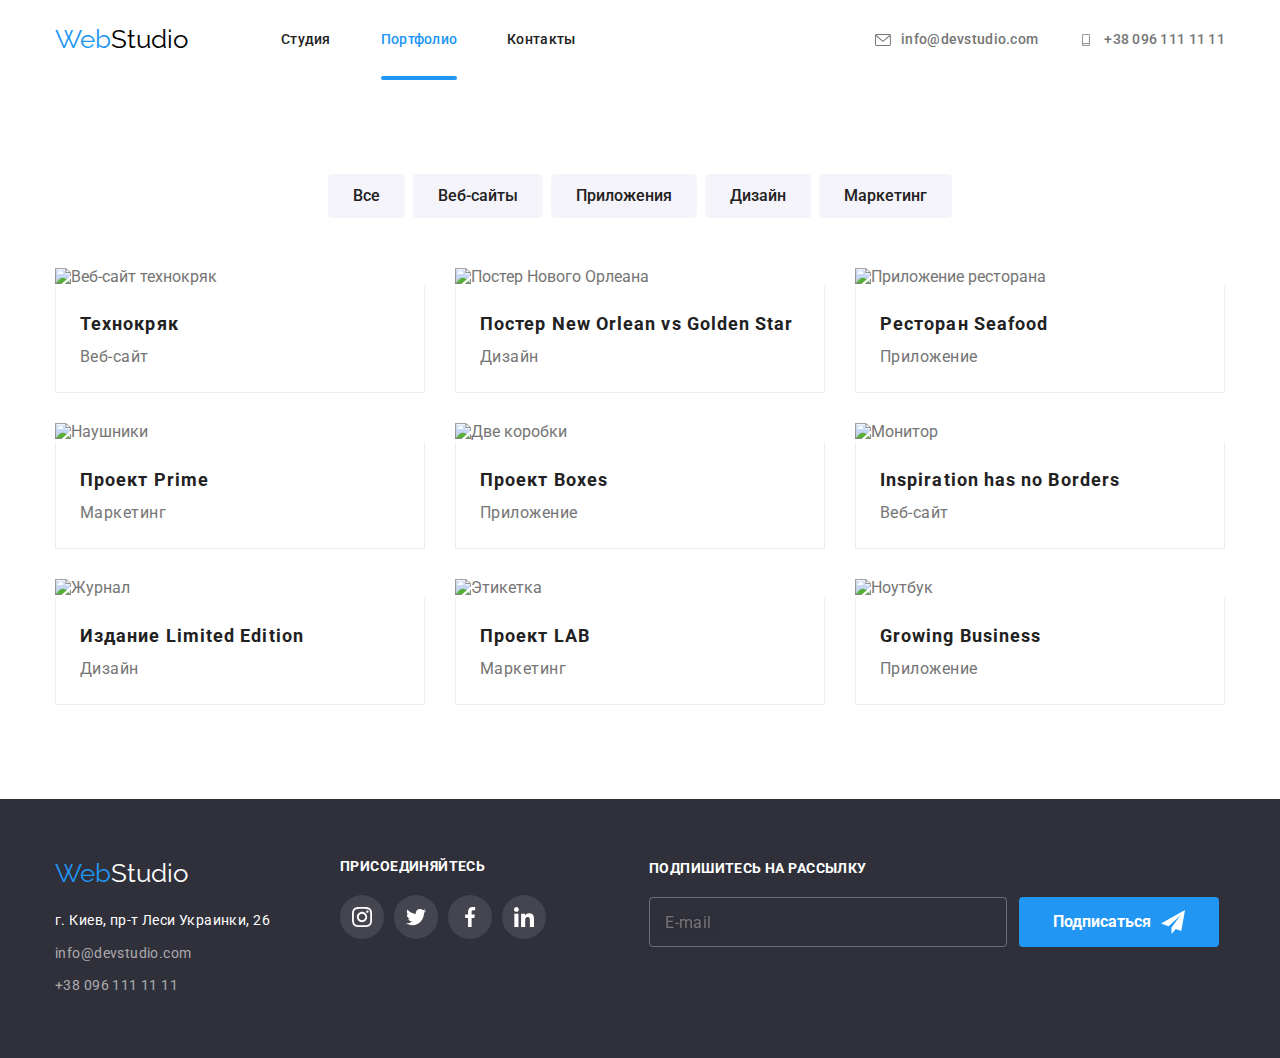
==== commit b17ad804: "мобайд тест" ====
--- a/portfolio.html
+++ b/portfolio.html
@@ -20,59 +20,159 @@
   <body class="page">
     <header class="page-heder">
       <!-- Шапка сайта -->
-      <!-- <div class="bord-btn">
-        <div class="container">
-          <nav class="header-nav">
-            <a href="/" class="logo link">
-              <span class="logo-part">Web</span>Studio</a
-            >
-            <ul class="header-nav list site-nav">
-              <li class="item">
-                <a
-                  href="./index.html"
-                  class="header-link header-hover link top-text"
-                >
-                  Студия
-                </a>
-              </li>
-              <li class="item line-container">
-                <div class="line-bl"></div>
-                <a
-                  href="./portfolio.html"
-                  class="header-link header-hover current link top-text"
-                >
-                  Портфолио</a
-                >
-              </li>
-              <li class="item">
-                <a href="/" class="header-link header-hover link top-text">
-                  Контакты
-                </a>
-              </li>
-            </ul>
-          </nav>
-          <div class="contact">
-            <a
-              class="contact-link link header-hover"
-              href="maito:info@devstudio.com"
-            >
-              <svg class="icon" width="16" height="12">
-                <use href="./images/symbol-defs.svg#icon-envelope-hover"></use>
+      <div class="container">
+        <a href="/" class="logo link">
+          <span class="logo-part">Web</span>Studio</a
+        >
+        <button type="button" class="header-btn_open">
+          <svg class="header_svg" width="40" height="40">
+            <use href="./images/symbol-defs.svg#icon-menu_40px"></use>
+          </svg>
+        </button>
+        <!-- Мобильные меню -->
+
+        <div class="header-mob_container is-hidden">
+          <div class="menu-container">
+            <button type="button" class="header-btn_close">
+              <svg class="header_svg" width="40" height="40">
+                <use
+                  href="./images/symbol-defs.svg#icon-close-black-18dp-2-1"
+                ></use>
               </svg>
-
-              info@devstudio.com</a
-            >
-
-            <a class="contact-link link header-hover" href="tel+380961111111">
-              <svg class="icon" width="16" height="12">
-                <use href="./images/symbol-defs.svg#icon-smartphone"></use>
-              </svg>
-
-              +38 096 111 11 11</a
-            >
+            </button>
+            <div class="menu-indent_top">
+              <ul class="list header-mob_list">
+                <li class="header-mob_item">
+                  <a
+                    href="./index.html"
+                    class="link header-mob_link current header-hover"
+                  >
+                    Студия
+                  </a>
+                </li>
+                <li class="header-mob_item">
+                  <a
+                    href="./portfolio.html"
+                    class="link header-mob_link header-hover"
+                  >
+                    Портфолио</a
+                  >
+                </li>
+                <li class="header-mob_item">
+                  <a href="/" class="link header-mob_link header-hover">
+                    Контакты
+                  </a>
+                </li>
+              </ul>
+            </div>
+            <div class="menu-indent-bottom">
+              <ul class="list header-mob-contact">
+                <li class="list header-mob-contact_item">
+                  <a
+                    class="header-mob_tell link current"
+                    href="tel+380961111111"
+                    >+38 096 111 11 11</a
+                  >
+                </li>
+                <li class="">
+                  <a
+                    class="header-mob_mail link header-hover"
+                    href="maito:info@devstudio.com"
+                    >info@devstudio.com</a
+                  >
+                </li>
+              </ul>
+
+              <ul class="header-mob-soc_list list">
+                <li class="header-mob-soc_after">
+                  <a
+                    href="https://www.instagram.com/"
+                    target="_blank"
+                    rel="noopener nofollow noreferrer"
+                    class="header-mob-soc_link link"
+                    >Instagram</a
+                  >
+                </li>
+                <li class="header-mob-soc_after">
+                  <a
+                    href="https://twitter.com/"
+                    target="_blank"
+                    rel="noopener nofollow noreferrer"
+                    class="header-mob-soc_link link"
+                    >Twitter</a
+                  >
+                </li>
+                <li class="header-mob-soc_after">
+                  <a
+                    href="https://www.facebook.com/"
+                    target="_blank"
+                    rel="noopener nofollow noreferrer"
+                    class="header-mob-soc_link link"
+                    >Facebook</a
+                  >
+                </li>
+                <li class="">
+                  <a
+                    href="https://ua.linkedin.com/"
+                    target="_blank"
+                    rel="noopener nofollow noreferrer"
+                    class="header-mob-soc_link link"
+                    >LinkedIn</a
+                  >
+                </li>
+              </ul>
+            </div>
           </div>
-        </div> 
-       </div> -->
+        </div>
+        <!-- ПК меню -->
+        <nav>
+          <ul class="header-nav list site-nav no-mob">
+            <li class="item">
+              <a
+                href="./index.html"
+                class="header-link header-hover link top-text"
+              >
+                Студия
+              </a>
+            </li>
+            <li class="item line-container">
+              <div class="line-bl"></div>
+              <a
+                href="./portfolio.html"
+                class="header-link header-hover link top-text current"
+              >
+                Портфолио</a
+              >
+            </li>
+            <li class="item">
+              <a href="/" class="header-link header-hover link top-text">
+                Контакты
+              </a>
+            </li>
+          </ul>
+        </nav>
+
+        <div class="contact no-mob">
+          <a
+            class="contact-link link header-hover"
+            href="maito:info@devstudio.com"
+          >
+            <svg class="icon" width="16" height="12">
+              <use href="./images/symbol-defs.svg#icon-envelope-hover"></use>
+            </svg>
+
+            info@devstudio.com</a
+          >
+
+          <a class="contact-link link header-hover" href="tel+380961111111">
+            <svg class="icon" width="16" height="12">
+              <use href="./images/symbol-defs.svg#icon-smartphone"></use>
+            </svg>
+
+            +38 096 111 11 11</a
+          >
+        </div>
+      </div>
     </header>
     <!-- Фильтр из кнопок -->
     <main>
@@ -394,5 +494,6 @@
         </div>
       </div>
     </footer>
+    <script src="./js/menu.js"></script>
   </body>
 </html>
--- a/css/main.css
+++ b/css/main.css
@@ -71,6 +71,128 @@
 .page-heder .container {
   display: flex;
   align-items: center;
+}
+@media screen and (max-width: 767.98px) {
+  .page-heder .container {
+    margin-top: 10px;
+    margin-bottom: 10px;
+    width: 100%;
+  }
+}
+
+.header-btn_open,
+.header-btn_close {
+  padding: 0px;
+  width: 40px;
+  height: 40px;
+  display: flex;
+  align-items: center;
+  background-color: transparent;
+  border: 0px;
+  border-color: transparent;
+}
+.header-btn_open:hover, .header-btn_open:focus,
+.header-btn_close:hover,
+.header-btn_close:focus {
+  fill: #2196f3;
+}
+
+.header-btn_close {
+  position: absolute;
+  right: 15px;
+}
+
+.header-mob_container {
+  position: fixed;
+  top: 0;
+  left: 0;
+  z-index: 2;
+  width: 100vw;
+  height: 100vh;
+  background-color: #ffffff;
+  padding-top: 48px;
+  padding-bottom: 48px;
+  padding-left: 40px;
+}
+
+.menu-container {
+  overflow-y: auto;
+  display: flex;
+  flex-direction: column;
+  justify-content: space-between;
+  height: 100%;
+}
+
+.header-mob_list {
+  font-weight: 500;
+  font-size: 40px;
+  line-height: 47px;
+  letter-spacing: 0.02em;
+}
+.header-mob_list :not(:last-child) {
+  margin-bottom: 32px;
+}
+
+.header-mob_link {
+  color: #212121;
+  cursor: pointer;
+}
+
+.header-mob-contact_item {
+  margin-top: 32px;
+  margin-bottom: 32px;
+}
+
+.header-mob_tell {
+  font-weight: 500;
+  font-size: 34px;
+  line-height: 1.17;
+  letter-spacing: 0.02em;
+}
+@media screen and (max-width: 405px) {
+  .header-mob_tell {
+    font-size: 30px;
+  }
+}
+
+.header-mob_mail {
+  font-weight: 500;
+  font-size: 24px;
+  line-height: 1.16;
+  letter-spacing: 0.02em;
+  color: #757575;
+}
+
+.header-mob-soc_list {
+  display: flex;
+  flex-wrap: wrap;
+  margin-top: 64px;
+}
+.header-mob-soc_list:not(:last-child) {
+  margin-right: 10px;
+}
+
+.header-mob-soc_after {
+  margin-right: 10px;
+}
+.header-mob-soc_after::after {
+  content: " ";
+  margin-left: 10px;
+  width: 22px;
+  height: 0px;
+  left: 135px;
+  top: 726px;
+  border: 1px solid rgba(33, 33, 33, 0.2);
+  transform: rotate(90deg);
+}
+
+.header-mob-soc_link {
+  cursor: pointer;
+  font-weight: 500;
+  font-size: 18px;
+  line-height: 1.22;
+  letter-spacing: 0.02em;
+  color: #2196f3;
 }
 
 .header-link {
@@ -127,7 +249,24 @@
   display: flex;
   align-items: center;
 }
-.header-nav.link.current {
+@media screen and (max-width: 767.98px) {
+  .header-nav {
+    width: 100%;
+    justify-content: space-between;
+  }
+}
+@media screen and (min-width: 768px) {
+  .header-nav {
+    margin-right: 70px;
+  }
+}
+@media screen and (min-width: 1200px) {
+  .header-nav {
+    margin-right: 0px;
+  }
+}
+
+.current {
   color: #2196f3;
 }
 
@@ -154,22 +293,55 @@
 
 .contact {
   margin-left: auto;
-  display: flex;
-}
-.contact .contact-link + .contact-link {
-  margin-left: 50px;
+  flex-wrap: wrap;
+}
+@media screen and (min-width: 1200px) {
+  .contact :not(:last-child) {
+    margin-right: 30px;
+  }
 }
 
 .icon {
   margin: 10px;
   fill: currentColor;
+}
+
+.no-mob {
+  display: none;
+}
+@media screen and (min-width: 768px) {
+  .no-mob {
+    display: flex;
+  }
+}
+
+.header-btn_open {
+  margin-left: auto;
+}
+@media screen and (min-width: 768px) {
+  .header-btn_open {
+    display: none;
+  }
+}
+
+.no-scroll {
+  overflow: hidden;
 }
 
 .logo {
   font-family: "Raleway";
   color: #000000;
   font-size: 26px;
-  margin-right: 93px;
+}
+@media screen and (min-width: 768px) {
+  .logo {
+    margin-right: 70px;
+  }
+}
+@media screen and (min-width: 1200px) {
+  .logo {
+    margin-right: 93px;
+  }
 }
 
 .logo-part {
@@ -807,18 +979,27 @@
   justify-content: center;
   align-items: center;
   transition: opacity 250ms, visibility 250ms;
+  overflow-y: scroll;
 }
 
 .modal {
   position: relative;
   min-height: 581px;
-  width: 528px;
+  width: 450px;
   background-color: #ffffff;
   border-radius: 4px;
-  padding: 40px;
-}
-
-.modal-close {
+  margin-top: 290px;
+  margin-bottom: 20px;
+  padding: 40px 25px;
+}
+@media screen and (min-width: 768px) {
+  .modal {
+    width: 528px;
+    padding: 40px;
+  }
+}
+
+.modal_close {
   position: absolute;
   top: 10px;
   right: 10px;
@@ -832,7 +1013,7 @@
   justify-content: center;
   align-items: center;
 }
-.modal-close:hover > .modal-svg, .modal-close:focus > .modal-svg {
+.modal_close:hover > .modal_svg, .modal_close:focus > .modal_svg {
   fill: #2196f3;
   transition-duration: 250ms;
   transition-timing-function: cubic-bezier(0.4, 0, 0.2, 1);
@@ -844,7 +1025,7 @@
   visibility: hidden;
 }
 
-.modal-title {
+.modal_title {
   font-weight: 700;
   font-size: 20px;
   line-height: 1.5;
@@ -853,7 +1034,7 @@
   margin-bottom: 12px;
 }
 
-.modal-label {
+.modal-field {
   font-size: 12px;
   line-height: 1.16;
   letter-spacing: 0.01em;
@@ -861,12 +1042,12 @@
   cursor: pointer;
 }
 
-.input-container {
+.modal-input_container {
   position: relative;
   margin-bottom: 10px;
 }
 
-.input-svg {
+.modal-input_svg {
   position: absolute;
   left: 12px;
   top: 50%;
@@ -889,7 +1070,7 @@
   transition-duration: 250ms;
   transition-timing-function: cubic-bezier(0.4, 0, 0.2, 1);
 }
-.modal-input:focus + .input-svg {
+.modal-input:focus + .modal-input_svg {
   fill: #2196f3;
   transition-duration: 250ms;
   transition-timing-function: cubic-bezier(0.4, 0, 0.2, 1);
@@ -915,13 +1096,15 @@
 }
 
 .terms-use {
-  font-size: 14px;
+  font-size: 12px;
   line-height: 1.71;
   letter-spacing: 0.03em;
   color: #757575;
   margin-left: 7px;
   border: transparent;
   display: flex;
+  flex-wrap: wrap;
+  justify-content: center;
   align-items: center;
   margin-bottom: 30px;
 }
@@ -941,6 +1124,11 @@
   background-position: center;
   transition-duration: 250ms;
   transition-timing-function: cubic-bezier(0.4, 0, 0.2, 1);
+}
+@media screen and (min-width: 768px) {
+  .terms-use {
+    font-size: 14px;
+  }
 }
 
 .terms-link {
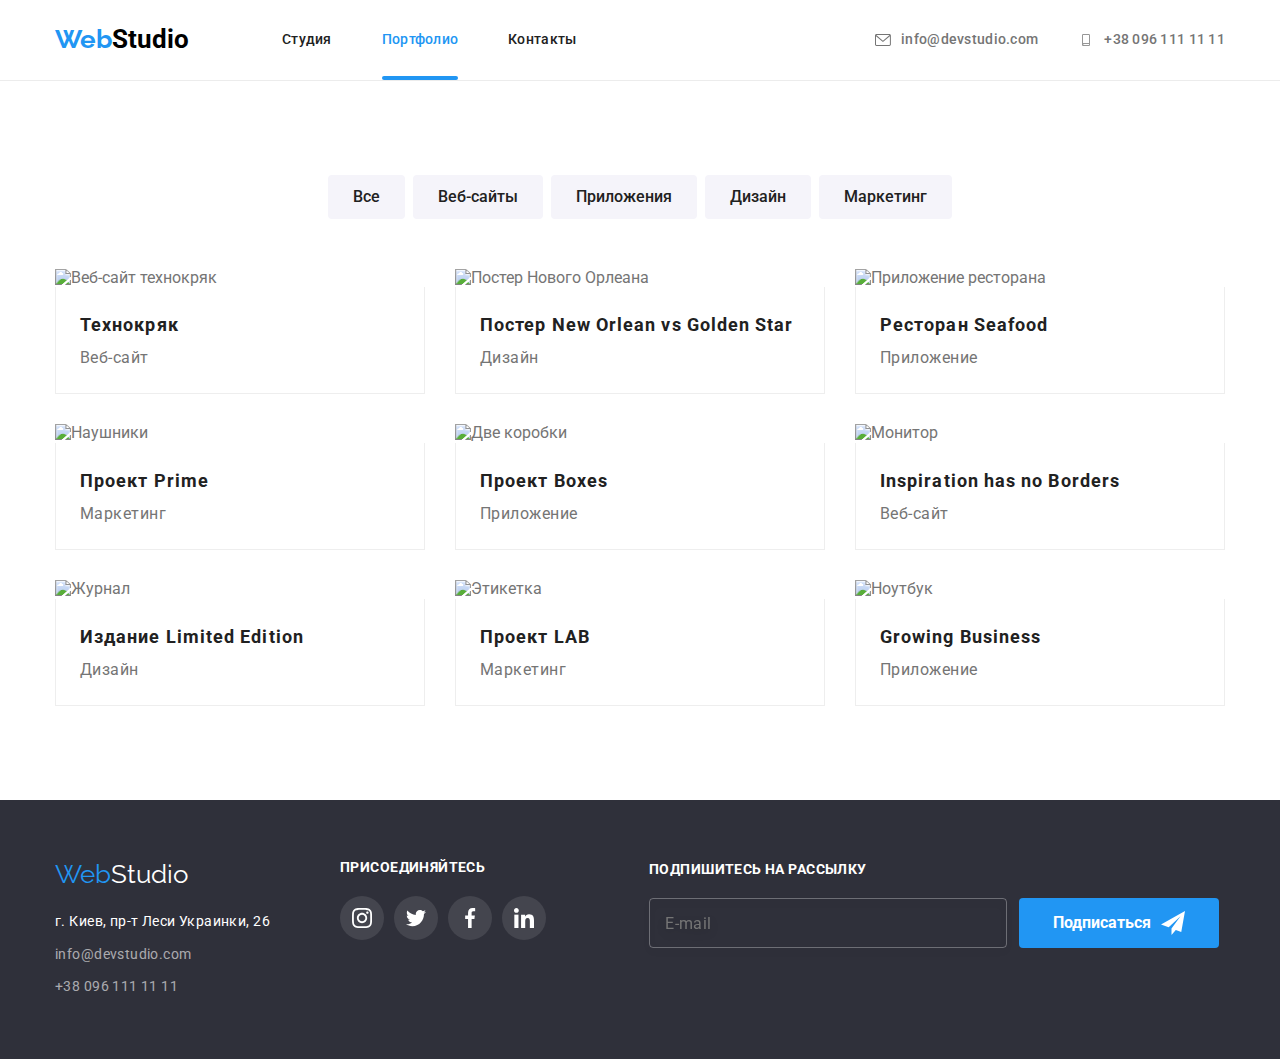
==== commit b5904505: "версия для проверки 2,0" ====
--- a/portfolio.html
+++ b/portfolio.html
@@ -20,157 +20,159 @@
   <body class="page">
     <header class="page-heder">
       <!-- Шапка сайта -->
-      <div class="container">
-        <a href="/" class="logo link">
-          <span class="logo-part">Web</span>Studio</a
-        >
-        <button type="button" class="header-btn_open">
-          <svg class="header_svg" width="40" height="40">
-            <use href="./images/symbol-defs.svg#icon-menu_40px"></use>
-          </svg>
-        </button>
-        <!-- Мобильные меню -->
-
-        <div class="header-mob_container is-hidden">
-          <div class="menu-container">
-            <button type="button" class="header-btn_close">
-              <svg class="header_svg" width="40" height="40">
-                <use
-                  href="./images/symbol-defs.svg#icon-close-black-18dp-2-1"
-                ></use>
-              </svg>
-            </button>
-            <div class="menu-indent_top">
-              <ul class="list header-mob_list">
-                <li class="header-mob_item">
-                  <a
-                    href="./index.html"
-                    class="link header-mob_link current header-hover"
-                  >
-                    Студия
-                  </a>
-                </li>
-                <li class="header-mob_item">
-                  <a
-                    href="./portfolio.html"
-                    class="link header-mob_link header-hover"
-                  >
-                    Портфолио</a
-                  >
-                </li>
-                <li class="header-mob_item">
-                  <a href="/" class="link header-mob_link header-hover">
-                    Контакты
-                  </a>
-                </li>
-              </ul>
-            </div>
-            <div class="menu-indent-bottom">
-              <ul class="list header-mob-contact">
-                <li class="list header-mob-contact_item">
-                  <a
-                    class="header-mob_tell link current"
-                    href="tel+380961111111"
-                    >+38 096 111 11 11</a
-                  >
-                </li>
-                <li class="">
-                  <a
-                    class="header-mob_mail link header-hover"
-                    href="maito:info@devstudio.com"
-                    >info@devstudio.com</a
-                  >
-                </li>
-              </ul>
-
-              <ul class="header-mob-soc_list list">
-                <li class="header-mob-soc_after">
-                  <a
-                    href="https://www.instagram.com/"
-                    target="_blank"
-                    rel="noopener nofollow noreferrer"
-                    class="header-mob-soc_link link"
-                    >Instagram</a
-                  >
-                </li>
-                <li class="header-mob-soc_after">
-                  <a
-                    href="https://twitter.com/"
-                    target="_blank"
-                    rel="noopener nofollow noreferrer"
-                    class="header-mob-soc_link link"
-                    >Twitter</a
-                  >
-                </li>
-                <li class="header-mob-soc_after">
-                  <a
-                    href="https://www.facebook.com/"
-                    target="_blank"
-                    rel="noopener nofollow noreferrer"
-                    class="header-mob-soc_link link"
-                    >Facebook</a
-                  >
-                </li>
-                <li class="">
-                  <a
-                    href="https://ua.linkedin.com/"
-                    target="_blank"
-                    rel="noopener nofollow noreferrer"
-                    class="header-mob-soc_link link"
-                    >LinkedIn</a
-                  >
-                </li>
-              </ul>
+      <div class="bord-btn">
+        <div class="container">
+          <a href="/" class="logo link">
+            <span class="logo-part">Web</span>Studio</a
+          >
+          <button type="button" class="header-btn_open">
+            <svg class="header_svg" width="40" height="40">
+              <use href="./images/symbol-defs.svg#icon-menu_40px"></use>
+            </svg>
+          </button>
+          <!-- Мобильные меню -->
+
+          <div class="header-mob_container is-hidden">
+            <div class="menu-container">
+              <button type="button" class="header-btn_close">
+                <svg class="header_svg" width="40" height="40">
+                  <use
+                    href="./images/symbol-defs.svg#icon-close-black-18dp-2-1"
+                  ></use>
+                </svg>
+              </button>
+              <div class="menu-indent_top">
+                <ul class="list header-mob_list">
+                  <li class="header-mob_item">
+                    <a
+                      href="./index.html"
+                      class="link header-mob_link header-hover"
+                    >
+                      Студия
+                    </a>
+                  </li>
+                  <li class="header-mob_item">
+                    <a
+                      href="./portfolio.html"
+                      class="link header-mob_link header-hover current"
+                    >
+                      Портфолио</a
+                    >
+                  </li>
+                  <li class="header-mob_item">
+                    <a href="/" class="link header-mob_link header-hover">
+                      Контакты
+                    </a>
+                  </li>
+                </ul>
+              </div>
+              <div class="menu-indent-bottom">
+                <ul class="list header-mob-contact">
+                  <li class="list header-mob-contact_item">
+                    <a
+                      class="header-mob_tell link current"
+                      href="tel+380961111111"
+                      >+38 096 111 11 11</a
+                    >
+                  </li>
+                  <li class="">
+                    <a
+                      class="header-mob_mail link header-hover"
+                      href="maito:info@devstudio.com"
+                      >info@devstudio.com</a
+                    >
+                  </li>
+                </ul>
+
+                <ul class="header-mob-soc_list list">
+                  <li class="header-mob-soc_after">
+                    <a
+                      href="https://www.instagram.com/"
+                      target="_blank"
+                      rel="noopener nofollow noreferrer"
+                      class="header-mob-soc_link link"
+                      >Instagram</a
+                    >
+                  </li>
+                  <li class="header-mob-soc_after">
+                    <a
+                      href="https://twitter.com/"
+                      target="_blank"
+                      rel="noopener nofollow noreferrer"
+                      class="header-mob-soc_link link"
+                      >Twitter</a
+                    >
+                  </li>
+                  <li class="header-mob-soc_after">
+                    <a
+                      href="https://www.facebook.com/"
+                      target="_blank"
+                      rel="noopener nofollow noreferrer"
+                      class="header-mob-soc_link link"
+                      >Facebook</a
+                    >
+                  </li>
+                  <li class="">
+                    <a
+                      href="https://ua.linkedin.com/"
+                      target="_blank"
+                      rel="noopener nofollow noreferrer"
+                      class="header-mob-soc_link link"
+                      >LinkedIn</a
+                    >
+                  </li>
+                </ul>
+              </div>
             </div>
           </div>
-        </div>
-        <!-- ПК меню -->
-        <nav>
-          <ul class="header-nav list site-nav no-mob">
-            <li class="item">
-              <a
-                href="./index.html"
-                class="header-link header-hover link top-text"
-              >
-                Студия
-              </a>
-            </li>
-            <li class="item line-container">
-              <div class="line-bl"></div>
-              <a
-                href="./portfolio.html"
-                class="header-link header-hover link top-text current"
-              >
-                Портфолио</a
-              >
-            </li>
-            <li class="item">
-              <a href="/" class="header-link header-hover link top-text">
-                Контакты
-              </a>
-            </li>
-          </ul>
-        </nav>
-
-        <div class="contact no-mob">
-          <a
-            class="contact-link link header-hover"
-            href="maito:info@devstudio.com"
-          >
-            <svg class="icon" width="16" height="12">
-              <use href="./images/symbol-defs.svg#icon-envelope-hover"></use>
-            </svg>
-
-            info@devstudio.com</a
-          >
-
-          <a class="contact-link link header-hover" href="tel+380961111111">
-            <svg class="icon" width="16" height="12">
-              <use href="./images/symbol-defs.svg#icon-smartphone"></use>
-            </svg>
-
-            +38 096 111 11 11</a
-          >
+          <!-- ПК меню -->
+          <nav>
+            <ul class="header-nav list site-nav no-mob">
+              <li class="item">
+                <a
+                  href="./index.html"
+                  class="header-link header-hover link top-text"
+                >
+                  Студия
+                </a>
+              </li>
+              <li class="item line-container">
+                <div class="line-bl"></div>
+                <a
+                  href="./portfolio.html"
+                  class="header-link header-hover link top-text current"
+                >
+                  Портфолио</a
+                >
+              </li>
+              <li class="item">
+                <a href="/" class="header-link header-hover link top-text">
+                  Контакты
+                </a>
+              </li>
+            </ul>
+          </nav>
+
+          <div class="contact no-mob">
+            <a
+              class="contact-link link header-hover"
+              href="maito:info@devstudio.com"
+            >
+              <svg class="icon" width="16" height="12">
+                <use href="./images/symbol-defs.svg#icon-envelope-hover"></use>
+              </svg>
+
+              info@devstudio.com</a
+            >
+
+            <a class="contact-link link header-hover" href="tel+380961111111">
+              <svg class="icon" width="16" height="12">
+                <use href="./images/symbol-defs.svg#icon-smartphone"></use>
+              </svg>
+
+              +38 096 111 11 11</a
+            >
+          </div>
         </div>
       </div>
     </header>
@@ -209,6 +211,7 @@
               <div class="work-position_content">
                 <img
                   class="work-position_img"
+                  srcset="./images/tehnokrak.jpg 1x, ./images/img(9)-2x.jpg 2x"
                   src="./images/tehnokrak.jpg"
                   alt="Веб-сайт технокряк"
                   width="100%"
@@ -231,6 +234,10 @@
               <div class="work-position_content">
                 <img
                   class="work-position_img"
+                  srcset="
+                    ./images/pocter-new-orl.jpg 1x,
+                    ./images/img(1)-2x.jpg      2x
+                  "
                   src="./images/pocter-new-orl.jpg"
                   alt="Постер Нового Орлеана"
                   width="100%"
@@ -253,6 +260,7 @@
               <div class="work-position_content">
                 <img
                   class="work-position_img"
+                  srcset="./images/seabood.jpg 1x, ./images/img(2)-2x.jpg 2x"
                   src="./images/seabood.jpg"
                   alt="Приложение ресторана"
                   width="100%"
@@ -275,6 +283,7 @@
               <div class="work-position_content">
                 <img
                   class="work-position_img"
+                  srcset="./images/nayshniki.jpg 1x, ./images/img(3)-2x.jpg 2x"
                   src="./images/nayshniki.jpg"
                   alt="Наушники"
                   width="100%"
@@ -295,6 +304,7 @@
               <div class="work-position_content">
                 <img
                   class="work-position_img"
+                  srcset="./images/box.jpg 1x, ./images/img(4)-2x.jpg 2x"
                   src="./images/box.jpg"
                   alt="Две коробки"
                   width="100%"
@@ -315,6 +325,7 @@
               <div class="work-position_content">
                 <img
                   class="work-position_img"
+                  srcset="./images/monitor.jpg 1x, ./images/img(5)-2x.jpg 2x"
                   src="./images/monitor.jpg"
                   alt="Монитор"
                   width="100%"
@@ -335,6 +346,7 @@
               <div class="work-position_content">
                 <img
                   class="work-position_img"
+                  srcset="./images/magazin.jpg 1x, ./images/img(6)-2x.jpg 2x"
                   src="./images/magazin.jpg"
                   alt="Журнал"
                   width="100%"
@@ -357,6 +369,7 @@
               <div class="work-position_content">
                 <img
                   class="work-position_img"
+                  srcset="./images/laybal.jpg 1x, ./images/img(7)-2x.jpg 2x"
                   src="./images/laybal.jpg"
                   alt="Этикетка"
                   width="100%"
@@ -377,6 +390,7 @@
               <div class="work-position_content">
                 <img
                   class="work-position_img"
+                  srcset="./images/notbook.jpg 1x, ./images/img(8)-2x.jpg 2x"
                   src="./images/notbook.jpg"
                   alt="Ноутбук"
                   width="100%"
--- a/css/main.css
+++ b/css/main.css
@@ -113,6 +113,8 @@
   padding-top: 48px;
   padding-bottom: 48px;
   padding-left: 40px;
+  transition-duration: 250ms;
+  transition-timing-function: cubic-bezier(0.4, 0, 0.2, 1);
 }
 
 .menu-container {
@@ -167,6 +169,7 @@
   display: flex;
   flex-wrap: wrap;
   margin-top: 64px;
+  margin-bottom: 30px;
 }
 .header-mob-soc_list:not(:last-child) {
   margin-right: 10px;
@@ -328,8 +331,12 @@
   overflow: hidden;
 }
 
+.logo-part {
+  font-family: "Raleway";
+}
+
 .logo {
-  font-family: "Raleway";
+  font-weight: 700;
   color: #000000;
   font-size: 26px;
 }
@@ -351,13 +358,40 @@
 .first-section {
   background-color: #c4c4c4;
   text-align: center;
-  padding-top: 200px;
-  padding-bottom: 200px;
-  background-image: linear-gradient(rgba(47, 48, 58, 0.4), rgba(47, 48, 58, 0.4)), url(../images/bghiroblok.jpg);
+  padding-top: 118px;
+  padding-bottom: 118px;
   background-repeat: no-repeat;
   background-size: cover;
   max-width: 1600px;
   margin: 0 auto;
+  background-image: linear-gradient(rgba(47, 48, 58, 0.4), rgba(47, 48, 58, 0.4)), url(../images/bg-hiro-mob.jpg);
+}
+@media (min-device-pixel-ratio: 2), (min-resolution: 192dpi), (min-resolution: 2dppx) {
+  .first-section {
+    background-image: linear-gradient(rgba(47, 48, 58, 0.4), rgba(47, 48, 58, 0.4)), url(../images/bg-hero-mob-2x.jpg);
+  }
+}
+@media screen and (min-width: 768px) {
+  .first-section {
+    background-image: linear-gradient(rgba(47, 48, 58, 0.4), rgba(47, 48, 58, 0.4)), url(../images/bg-hiro-tabl.jpg);
+  }
+}
+@media screen and (min-width: 768px) and (min-device-pixel-ratio: 2), screen and (min-width: 768px) and (min-resolution: 192dpi), screen and (min-width: 768px) and (min-resolution: 2dppx) {
+  .first-section {
+    background-image: linear-gradient(rgba(47, 48, 58, 0.4), rgba(47, 48, 58, 0.4)), url(../images/bg-hiro-tabl-2x.jpg);
+  }
+}
+@media screen and (min-width: 1200px) {
+  .first-section {
+    padding-top: 200px;
+    padding-bottom: 200px;
+    background-image: linear-gradient(rgba(47, 48, 58, 0.4), rgba(47, 48, 58, 0.4)), url(../images/bg-hiro-pk.jpg);
+  }
+}
+@media screen and (min-width: 1200px) and (min-device-pixel-ratio: 2), screen and (min-width: 1200px) and (min-resolution: 192dpi), screen and (min-width: 1200px) and (min-resolution: 2dppx) {
+  .first-section {
+    background-image: linear-gradient(rgba(47, 48, 58, 0.4), rgba(47, 48, 58, 0.4)), url(../images/bg-hiro-pk-2x.jpg);
+  }
 }
 
 .first-section__btn {
@@ -383,6 +417,28 @@
   color: #ffffff;
   margin-bottom: 30px;
 }
+@media screen and (min-width: 768px) {
+  .first-section__title {
+    line-height: 1.16;
+  }
+}
+@media screen and (min-width: 1200px) {
+  .first-section__title {
+    font-size: 44px;
+    line-height: 1.36;
+  }
+}
+
+.our-qualities {
+  padding-top: 60px;
+  padding-bottom: 60px;
+}
+@media screen and (min-width: 1200px) {
+  .our-qualities {
+    padding-top: 94px;
+    padding-bottom: 94px;
+  }
+}
 
 @media screen and (min-width: 768px) {
   .quality-list__element {
@@ -397,7 +453,10 @@
 }
 @media screen and (min-width: 1200px) {
   .quality-list__element {
-    width: calc(25% - 30px);
+    width: 270px;
+  }
+  .quality-list__element:nth-child(-n+2) {
+    margin-bottom: 0px;
   }
   .quality-list__element:nth-child(n+2) {
     margin-left: 30px;
@@ -405,9 +464,10 @@
   }
 }
 
-.quality-list {
-  margin-top: 60px;
-  margin-bottom: 60px;
+@media screen and (max-width: 767.98px) {
+  .quality-list > :not(:last-child) {
+    margin-bottom: 30px;
+  }
 }
 @media screen and (min-width: 768px) {
   .quality-list {
@@ -419,15 +479,10 @@
 @media screen and (min-width: 1200px) {
   .quality-list {
     display: flex;
-  }
-}
-
-@media screen and (min-width: 1200px) {
-  .quality-list {
-    margin-top: 94px;
-    margin-bottom: 94px;
-  }
-}
+    justify-content: start;
+  }
+}
+
 .quality-list__bg {
   display: flex;
   background-color: #f5f4fa;
@@ -467,7 +522,8 @@
 }
 @media screen and (min-width: 1200px) {
   .specialization {
-    display: initial;
+    display: block;
+    padding-bottom: 94px;
   }
 }
 
@@ -487,8 +543,9 @@
 .specialization-list {
   display: flex;
   justify-content: space-between;
-  padding-bottom: 94px;
-  width: 1170px;
+}
+.specialization-list > .specialization-list__img:not(:last-child) {
+  margin-right: 30px;
 }
 
 li > img {
@@ -497,7 +554,6 @@
 
 .specialization-list__img {
   position: relative;
-  width: calc(33.3333333333% - 15px);
 }
 
 .specialization-list__container {
@@ -535,12 +591,18 @@
 
 .team_header {
   font-weight: 700;
-  font-size: 36px;
+  font-size: 28px;
   line-height: 1.16;
   text-align: center;
   letter-spacing: 0.03em;
   color: #212121;
-  padding-bottom: 30px;
+  margin-bottom: 30px;
+}
+@media screen and (min-width: 1200px) {
+  .team_header {
+    margin-bottom: 50px;
+    font-size: 36px;
+  }
 }
 
 @media screen and (min-width: 768px) {
@@ -554,6 +616,11 @@
 @media screen and (min-width: 1200px) {
   .team-info_group {
     width: 1170px;
+    justify-content: center;
+    flex-wrap: nowrap;
+  }
+  .team-info_group > .team-info_list:not(:last-child) {
+    margin-right: 30px;
   }
 }
 
@@ -582,9 +649,6 @@
   }
 }
 @media screen and (min-width: 1200px) {
-  .team-info_list {
-    width: calc(25% - 15px);
-  }
   .team-info_list:nth-child(-n+2) {
     margin-bottom: 0px;
   }
@@ -666,6 +730,12 @@
   letter-spacing: 0.03em;
   color: #212121;
   margin-bottom: 30px;
+}
+@media screen and (min-width: 1200px) {
+  .client-title {
+    margin-bottom: 50px;
+    font-size: 36px;
+  }
 }
 
 .client-list {
@@ -988,9 +1058,14 @@
   width: 450px;
   background-color: #ffffff;
   border-radius: 4px;
-  margin-top: 290px;
+  margin-top: 93px;
   margin-bottom: 20px;
   padding: 40px 25px;
+}
+@media screen and (min-width: 480px) {
+  .modal {
+    padding: 40px;
+  }
 }
 @media screen and (min-width: 768px) {
   .modal {
